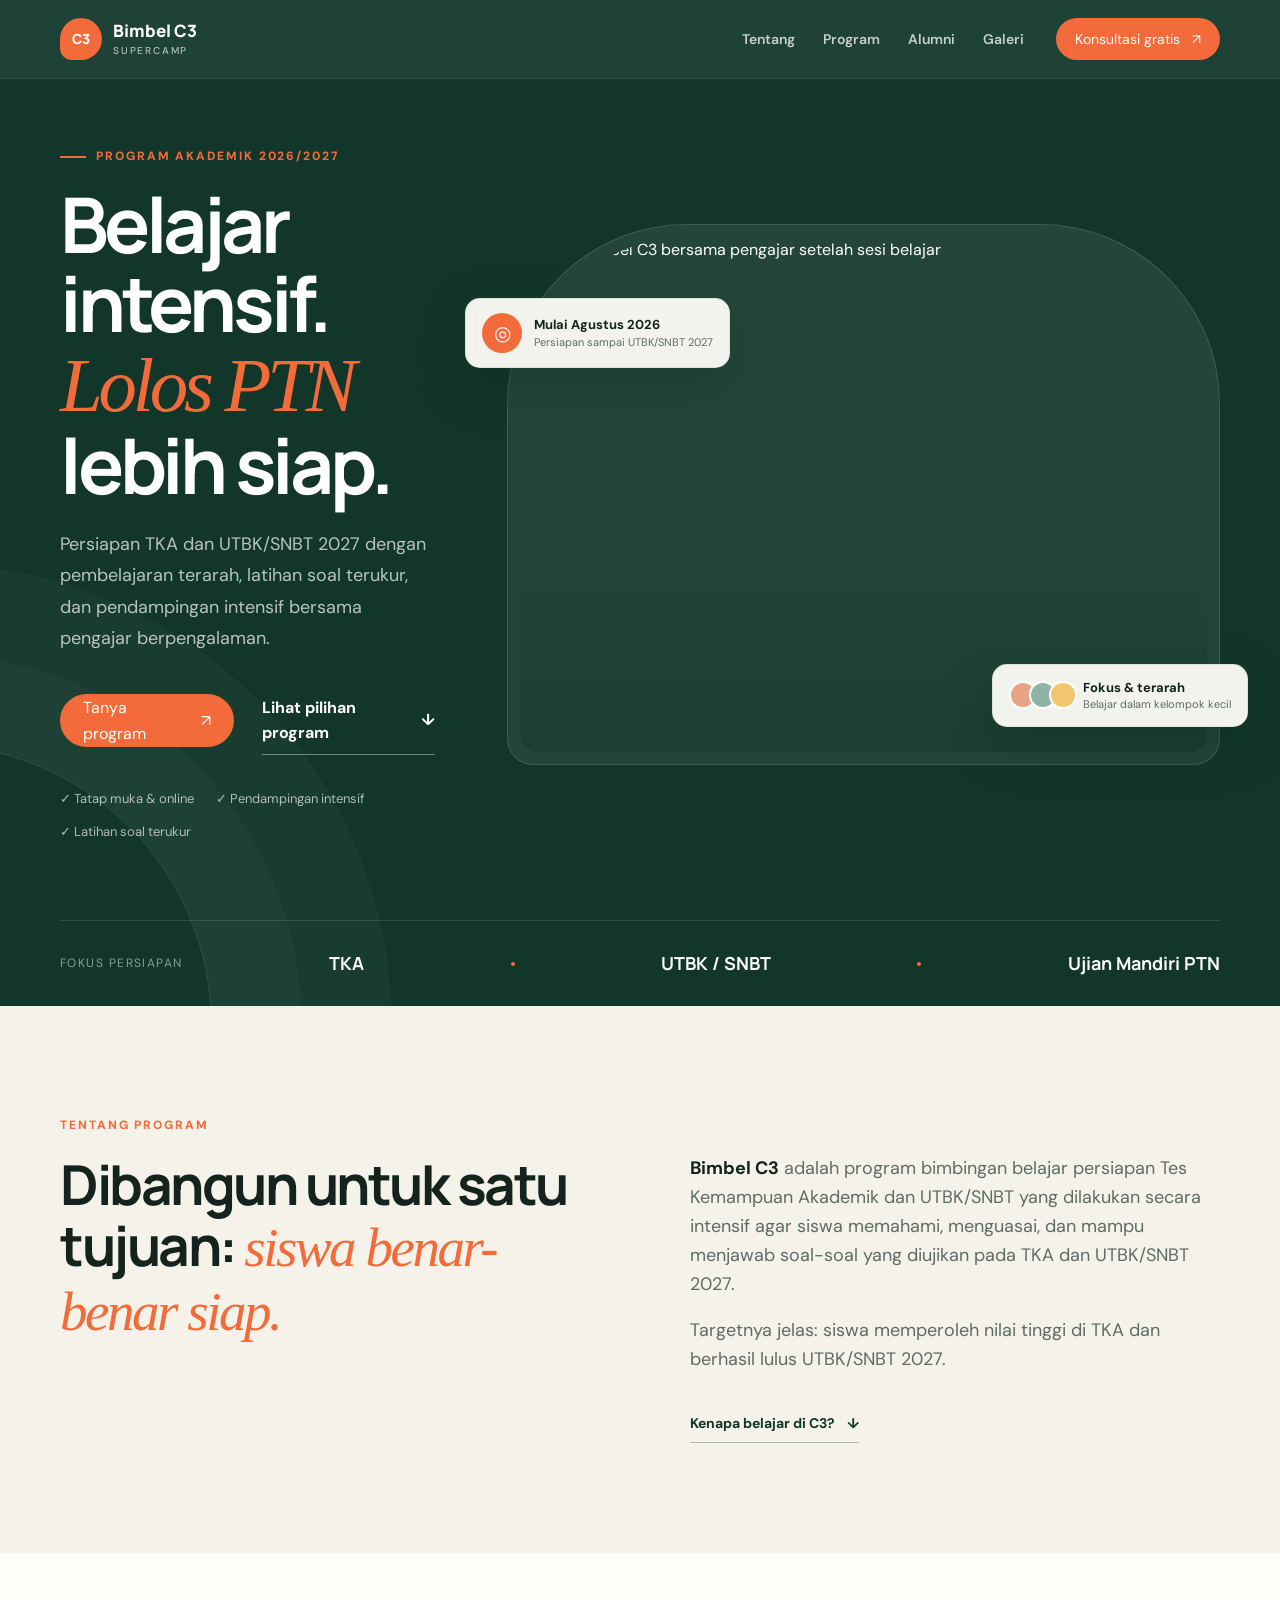
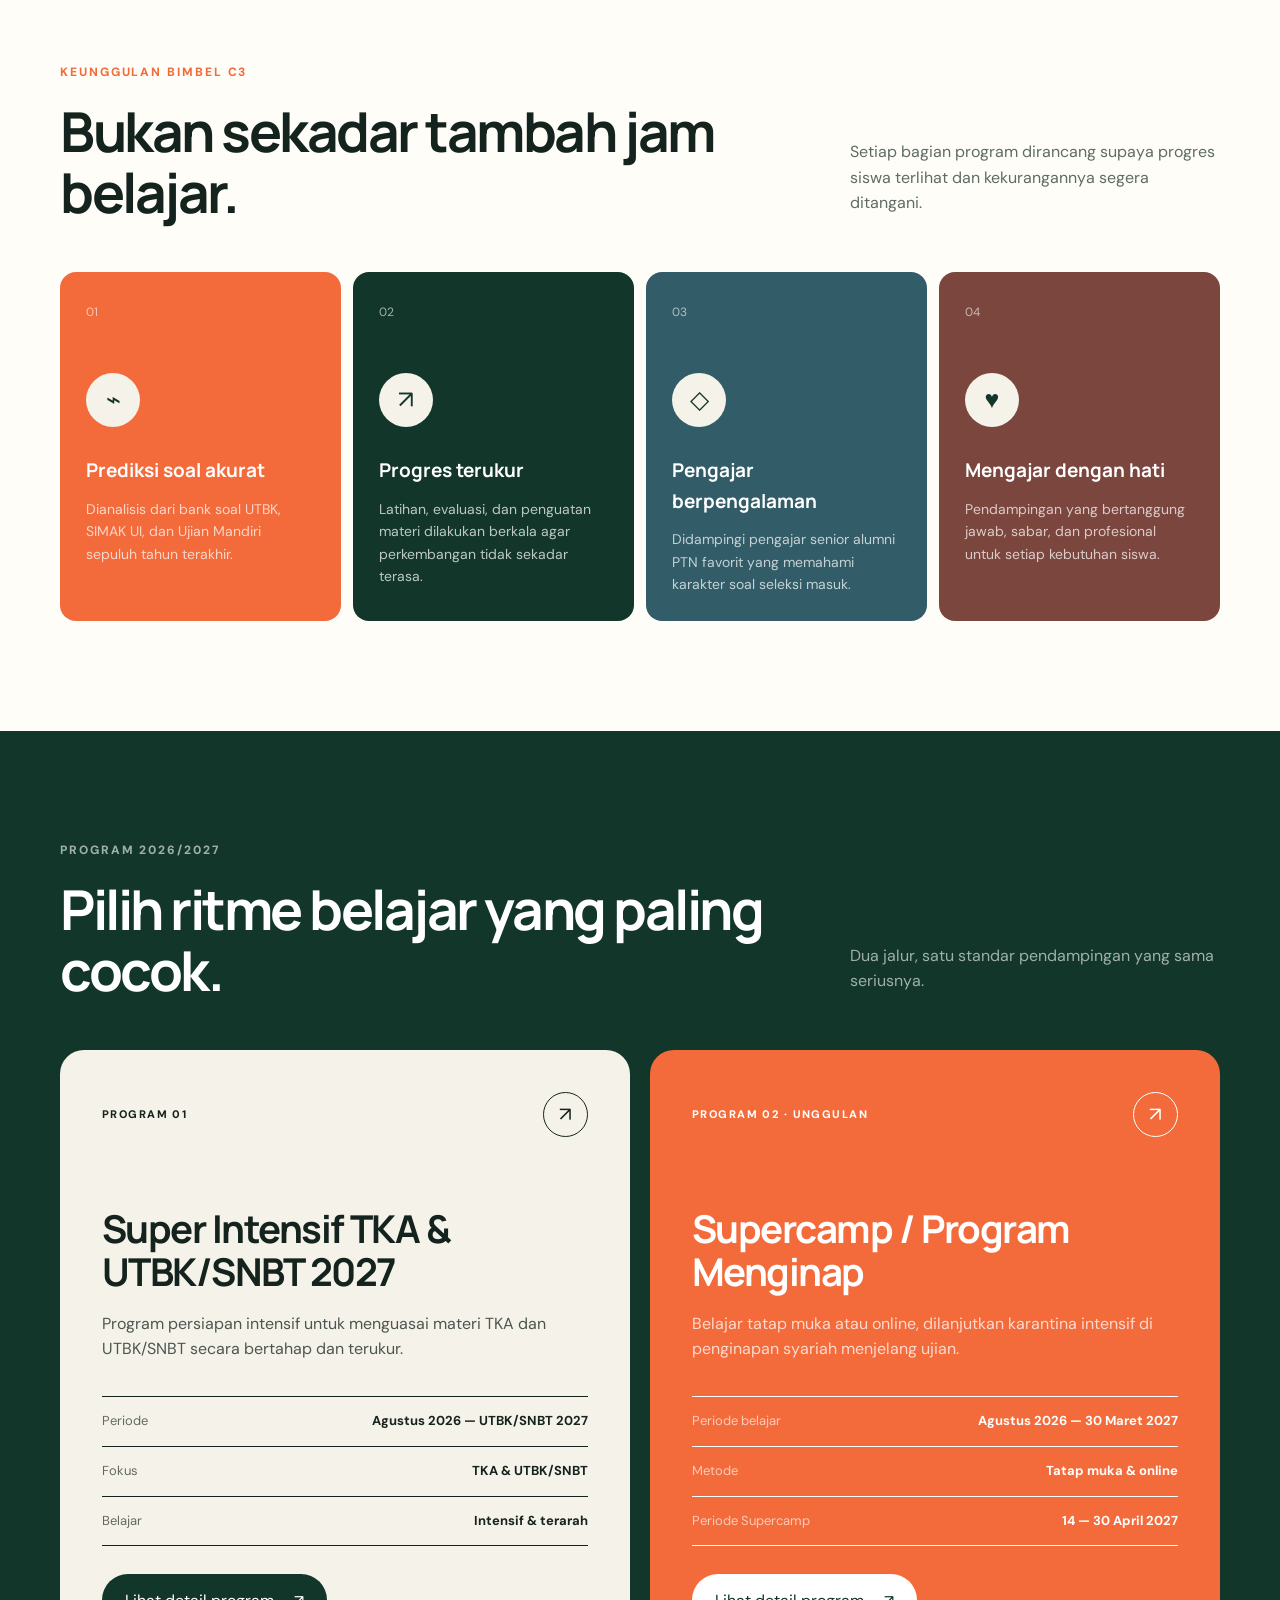
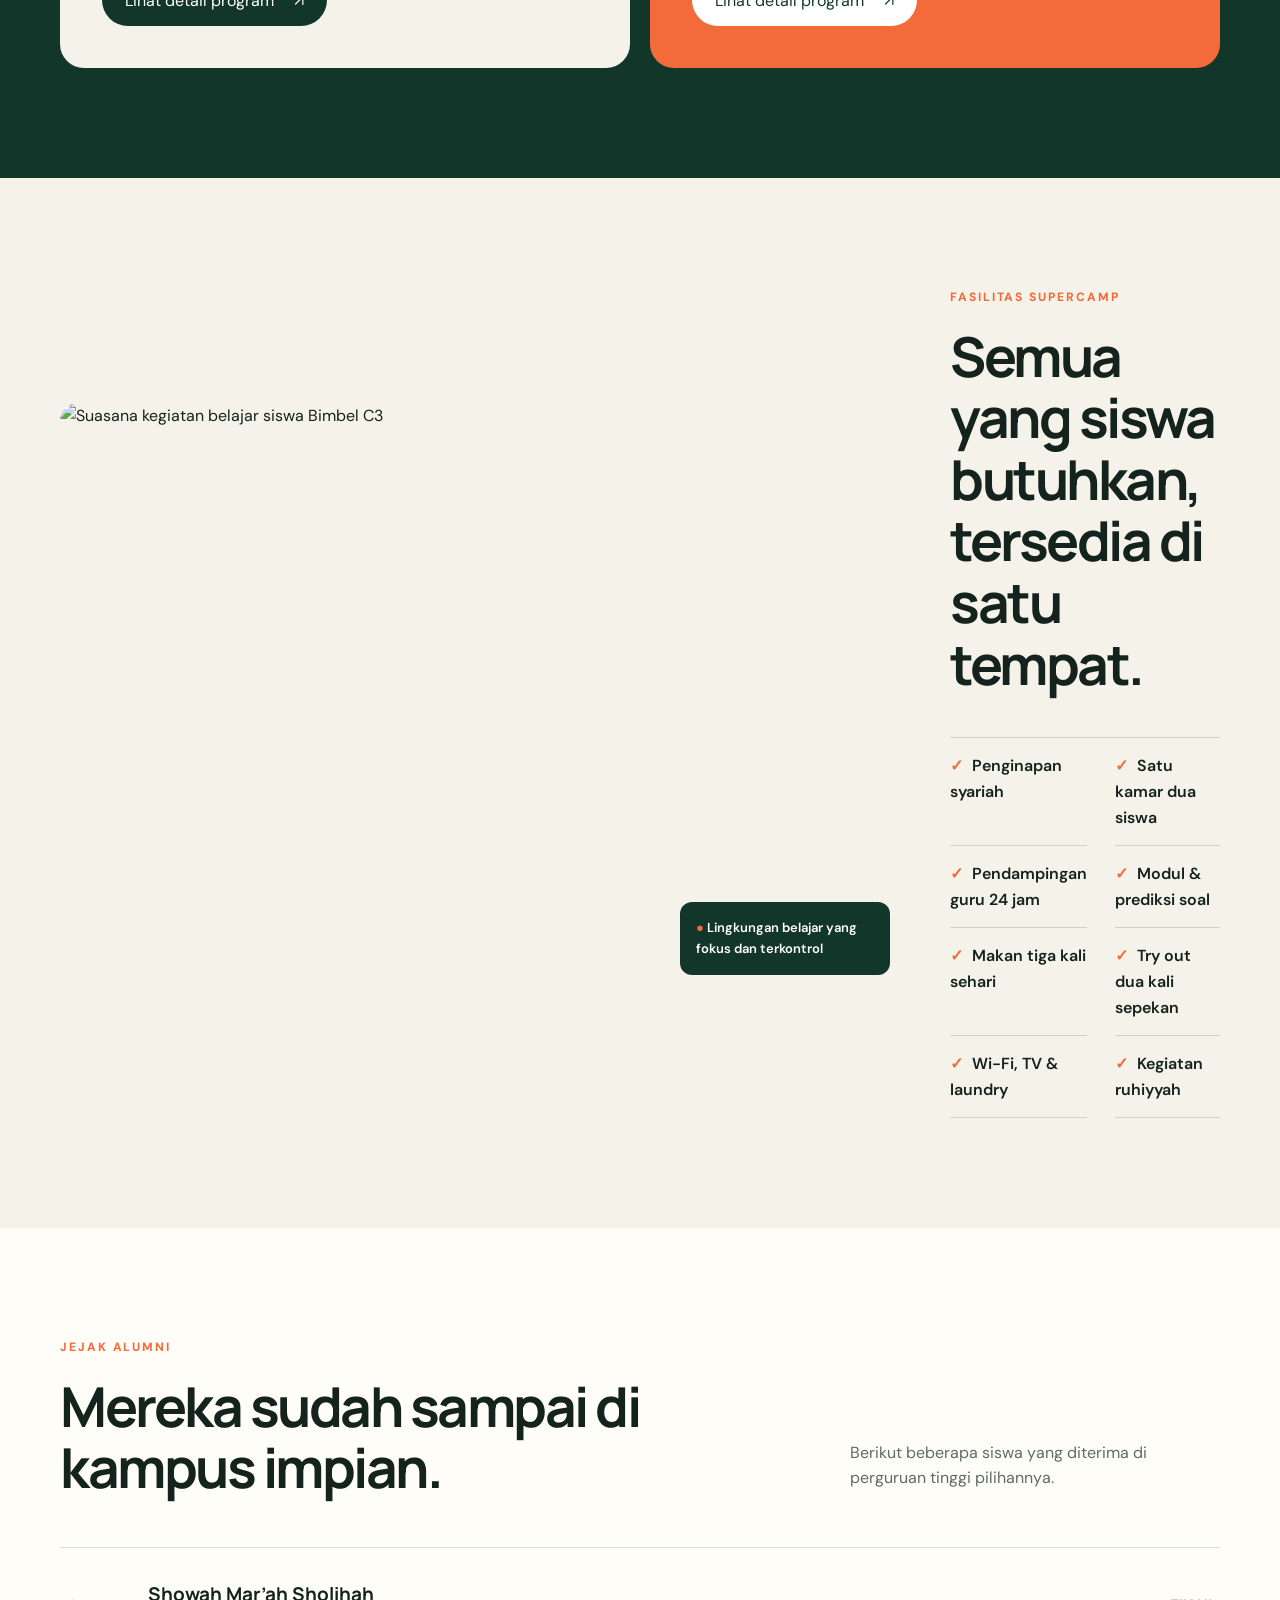
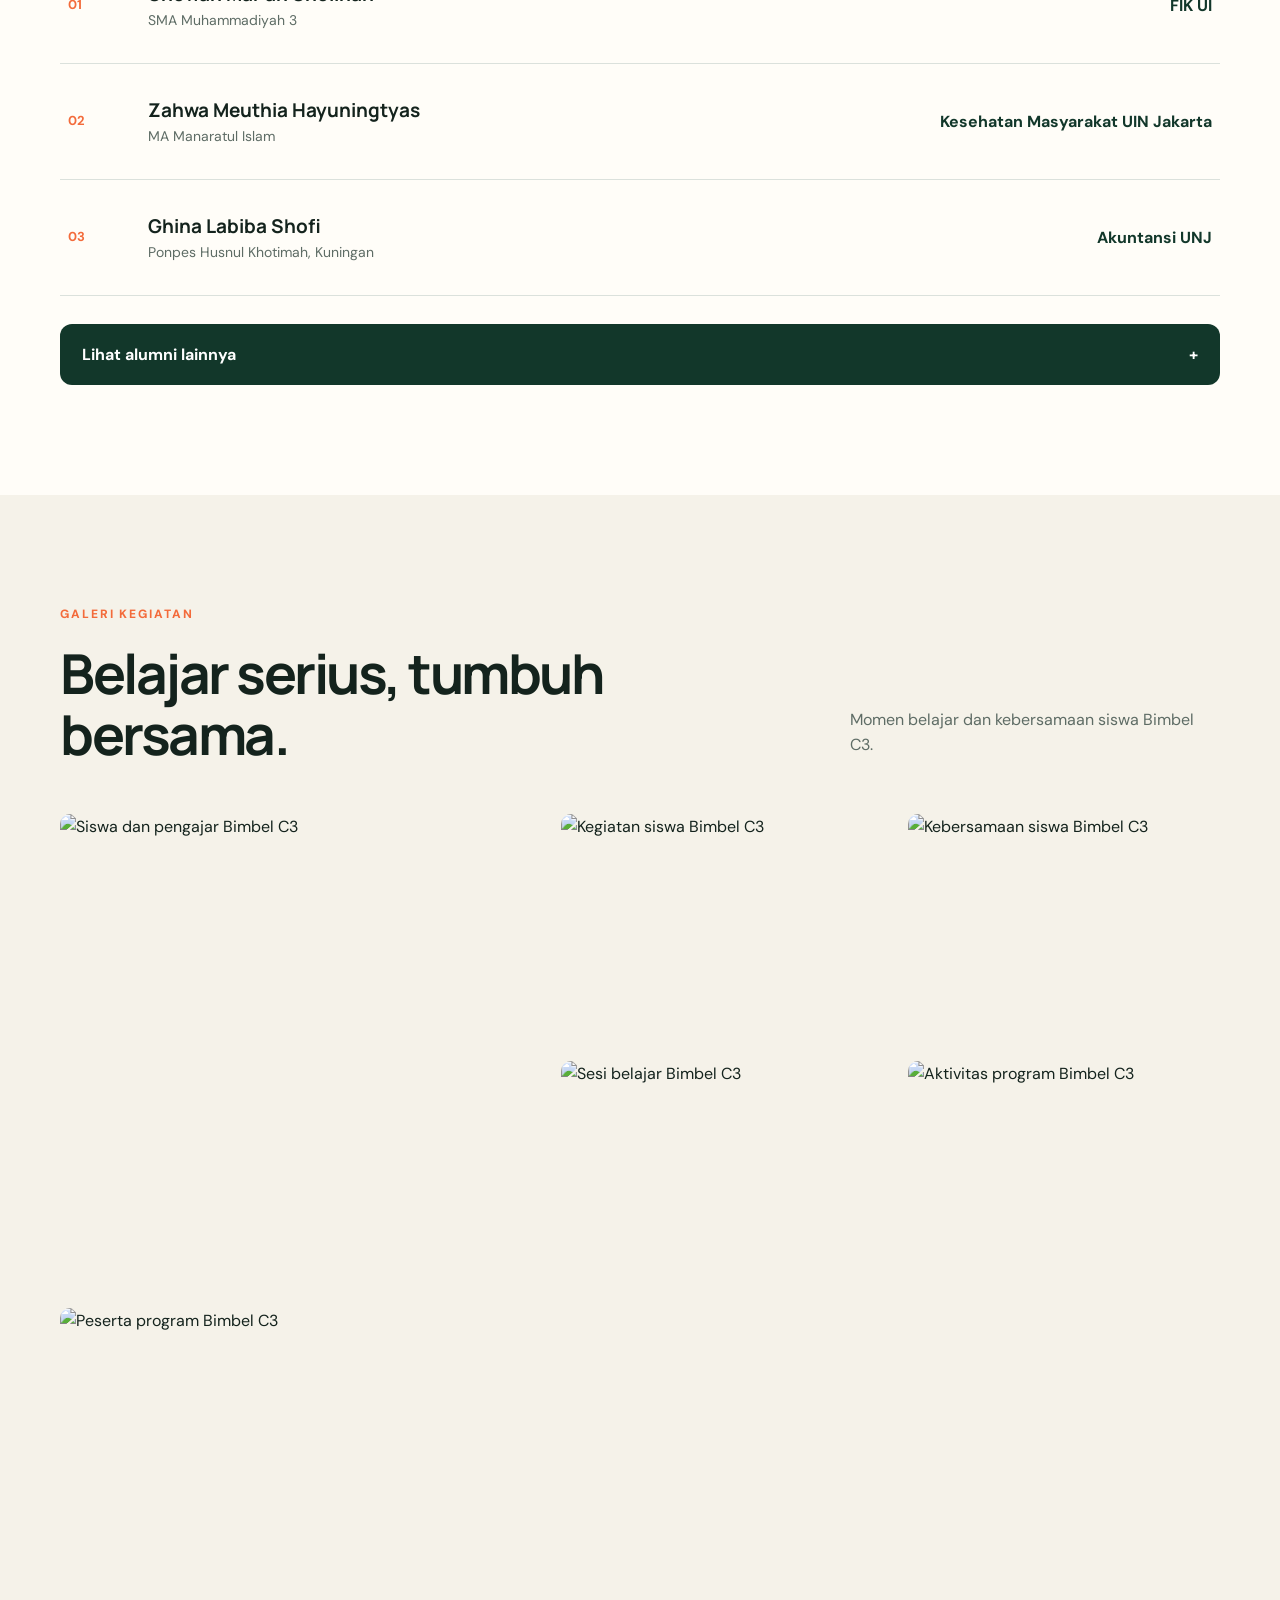
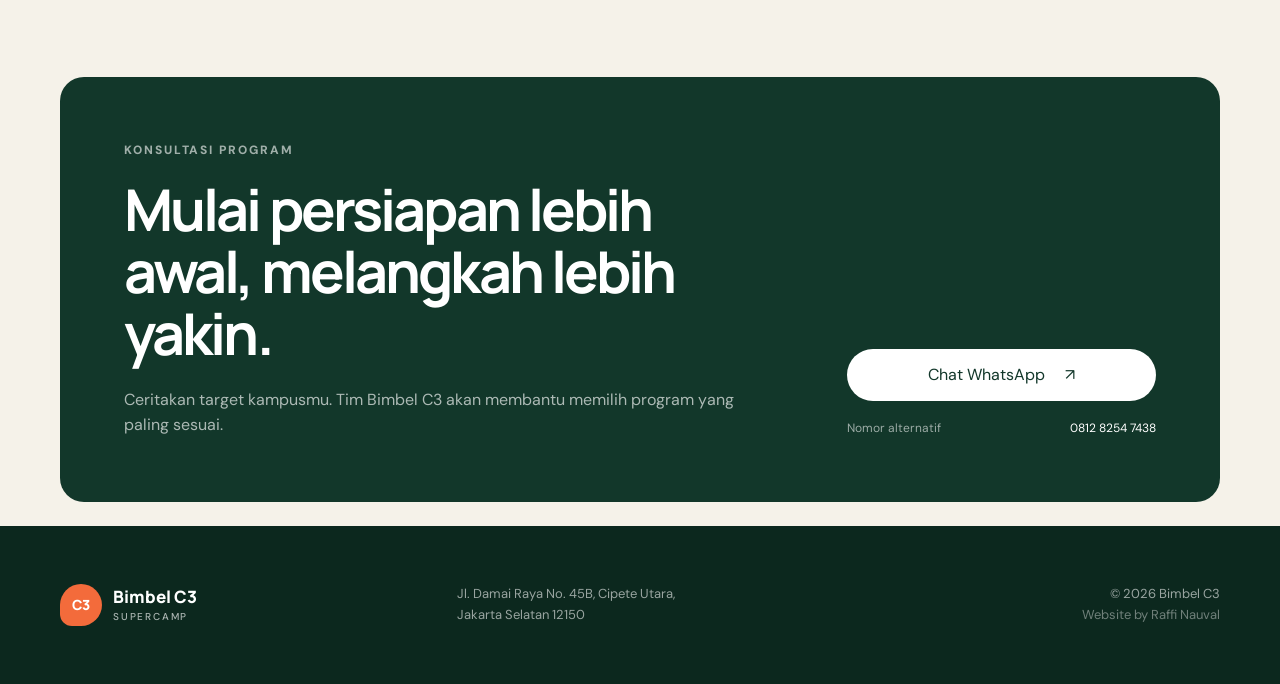
==== index.html @ a62c420b "fix(supercamp-program): clarify program periods and learning methods - Update "Periode" label to "Pe" ====
<!doctype html>
<html lang="id">
<head>
  <meta charset="utf-8">
  <meta name="viewport" content="width=device-width, initial-scale=1">
  <meta name="description" content="Bimbel C3 — program intensif persiapan TKA dan UTBK/SNBT 2027 dengan pendampingan terukur dan Supercamp.">
  <meta name="theme-color" content="#12372a">
  <title>Bimbel C3 — Persiapan TKA & UTBK/SNBT 2027</title>
  <link rel="icon" href="assets/Screenshot_2023-06-03_205707-removebg-preview.ico">
  <link rel="stylesheet" href="css/style.css">
</head>
<body>
  <a class="skip-link" href="#main">Langsung ke konten</a>

  <header class="site-header">
    <nav class="nav container" aria-label="Navigasi utama">
      <a class="brand" href="#top" aria-label="Bimbel C3, kembali ke atas">
        <span class="brand-mark">C3</span>
        <span>Bimbel C3<small>Supercamp</small></span>
      </a>
      <div class="nav-links">
        <a href="#tentang">Tentang</a>
        <a href="#program">Program</a>
        <a href="#alumni">Alumni</a>
        <a href="#galeri">Galeri</a>
      </div>
      <a class="button button-small" href="https://wa.me/6282125803628?text=Halo%20Bimbel%20C3%2C%20saya%20ingin%20konsultasi%20program%202027.">Konsultasi gratis <span aria-hidden="true">↗</span></a>
    </nav>
  </header>

  <main id="main">
    <section class="hero" id="top">
      <div class="container hero-grid">
        <div class="hero-copy">
          <p class="eyebrow"><span></span> Program akademik 2026/2027</p>
          <h1>Belajar intensif.<br><em>Lolos PTN</em> lebih siap.</h1>
          <p class="hero-lead">Persiapan TKA dan UTBK/SNBT 2027 dengan pembelajaran terarah, latihan soal terukur, dan pendampingan intensif bersama pengajar berpengalaman.</p>
          <div class="hero-actions">
            <a class="button" href="https://wa.me/6282125803628?text=Halo%20Bimbel%20C3%2C%20saya%20ingin%20tahu%20program%20TKA%20dan%20UTBK%2FSNBT%202027.">Tanya program <span aria-hidden="true">↗</span></a>
            <a class="text-link" href="#program">Lihat pilihan program <span aria-hidden="true">↓</span></a>
          </div>
          <div class="hero-points" aria-label="Keunggulan utama">
            <span>✓ Tatap muka & online</span>
            <span>✓ Pendampingan intensif</span>
            <span>✓ Latihan soal terukur</span>
          </div>
        </div>

        <div class="hero-visual">
          <div class="image-wrap">
            <img src="assets/1.jpg" alt="Siswa Bimbel C3 bersama pengajar setelah sesi belajar" width="1600" height="1200">
          </div>
          <div class="floating-card floating-top">
            <span class="floating-icon">◎</span>
            <p><strong>Mulai Agustus 2026</strong>Persiapan sampai UTBK/SNBT 2027</p>
          </div>
          <div class="floating-card floating-bottom">
            <span class="avatar-stack" aria-hidden="true"><i></i><i></i><i></i></span>
            <p><strong>Fokus & terarah</strong>Belajar dalam kelompok kecil</p>
          </div>
        </div>
      </div>

      <div class="container trust-strip">
        <p>Fokus persiapan</p>
        <span>TKA</span>
        <i></i>
        <span>UTBK / SNBT</span>
        <i></i>
        <span>Ujian Mandiri PTN</span>
      </div>
    </section>

    <section class="section intro" id="tentang">
      <div class="container intro-grid">
        <div>
          <p class="section-kicker">Tentang program</p>
          <h2>Dibangun untuk satu tujuan: <em>siswa benar-benar siap.</em></h2>
        </div>
        <div class="intro-copy">
          <p><strong>Bimbel C3</strong> adalah program bimbingan belajar persiapan Tes Kemampuan Akademik dan UTBK/SNBT yang dilakukan secara intensif agar siswa memahami, menguasai, dan mampu menjawab soal-soal yang diujikan pada TKA dan UTBK/SNBT 2027.</p>
          <p>Targetnya jelas: siswa memperoleh nilai tinggi di TKA dan berhasil lulus UTBK/SNBT 2027.</p>
          <a class="text-link dark" href="#keunggulan">Kenapa belajar di C3? <span aria-hidden="true">↓</span></a>
        </div>
      </div>
    </section>

    <section class="section benefits" id="keunggulan">
      <div class="container">
        <div class="section-heading">
          <div>
            <p class="section-kicker">Keunggulan Bimbel C3</p>
            <h2>Bukan sekadar tambah jam belajar.</h2>
          </div>
          <p>Setiap bagian program dirancang supaya progres siswa terlihat dan kekurangannya segera ditangani.</p>
        </div>

        <div class="benefit-grid">
          <article class="benefit-card">
            <span class="card-number">01</span>
            <div class="benefit-icon">⌁</div>
            <h3>Prediksi soal akurat</h3>
            <p>Dianalisis dari bank soal UTBK, SIMAK UI, dan Ujian Mandiri sepuluh tahun terakhir.</p>
          </article>
          <article class="benefit-card">
            <span class="card-number">02</span>
            <div class="benefit-icon">↗</div>
            <h3>Progres terukur</h3>
            <p>Latihan, evaluasi, dan penguatan materi dilakukan berkala agar perkembangan tidak sekadar terasa.</p>
          </article>
          <article class="benefit-card">
            <span class="card-number">03</span>
            <div class="benefit-icon">◇</div>
            <h3>Pengajar berpengalaman</h3>
            <p>Didampingi pengajar senior alumni PTN favorit yang memahami karakter soal seleksi masuk.</p>
          </article>
          <article class="benefit-card">
            <span class="card-number">04</span>
            <div class="benefit-icon">♥</div>
            <h3>Mengajar dengan hati</h3>
            <p>Pendampingan yang bertanggung jawab, sabar, dan profesional untuk setiap kebutuhan siswa.</p>
          </article>
        </div>
      </div>
    </section>

    <section class="section programs" id="program">
      <div class="container">
        <div class="section-heading">
          <div>
            <p class="section-kicker light">Program 2026/2027</p>
            <h2>Pilih ritme belajar yang paling cocok.</h2>
          </div>
          <p>Dua jalur, satu standar pendampingan yang sama seriusnya.</p>
        </div>

        <div class="program-grid">
          <article class="program-card program-light">
            <div class="program-top">
              <span class="program-label">Program 01</span>
              <span class="program-arrow" aria-hidden="true">↗</span>
            </div>
            <h3>Super Intensif TKA & UTBK/SNBT 2027</h3>
            <p>Program persiapan intensif untuk menguasai materi TKA dan UTBK/SNBT secara bertahap dan terukur.</p>
            <ul>
              <li><span>Periode</span><strong>Agustus 2026 — UTBK/SNBT 2027</strong></li>
              <li><span>Fokus</span><strong>TKA & UTBK/SNBT</strong></li>
              <li><span>Belajar</span><strong>Intensif & terarah</strong></li>
            </ul>
            <button class="button button-dark" type="button" data-modal="modal-intensif">Lihat detail program <span aria-hidden="true">↗</span></button>
          </article>

          <article class="program-card program-accent">
            <div class="program-top">
              <span class="program-label">Program 02 · Unggulan</span>
              <span class="program-arrow" aria-hidden="true">↗</span>
            </div>
            <h3>Supercamp / Program Menginap</h3>
            <p>Belajar tatap muka atau online, dilanjutkan karantina intensif di penginapan syariah menjelang ujian.</p>
            <ul>
              <li><span>Periode belajar</span><strong>Agustus 2026 — 30 Maret 2027</strong></li>
              <li><span>Metode</span><strong>Tatap muka & online</strong></li>
              <li><span>Periode Supercamp</span><strong>14 — 30 April 2027</strong></li>
            </ul>
            <button class="button button-white" type="button" data-modal="modal-supercamp">Lihat detail program <span aria-hidden="true">↗</span></button>
          </article>
        </div>
      </div>
    </section>

    <section class="section facilities">
      <div class="container facilities-grid">
        <div class="facilities-photo">
          <img src="assets/2.jpg" alt="Suasana kegiatan belajar siswa Bimbel C3" width="1600" height="1200" loading="lazy">
          <div class="photo-caption"><span>●</span> Lingkungan belajar yang fokus dan terkontrol</div>
        </div>
        <div class="facilities-copy">
          <p class="section-kicker">Fasilitas Supercamp</p>
          <h2>Semua yang siswa butuhkan, tersedia di satu tempat.</h2>
          <div class="facility-list">
            <span>Penginapan syariah</span>
            <span>Satu kamar dua siswa</span>
            <span>Pendampingan guru 24 jam</span>
            <span>Modul & prediksi soal</span>
            <span>Makan tiga kali sehari</span>
            <span>Try out dua kali sepekan</span>
            <span>Wi-Fi, TV & laundry</span>
            <span>Kegiatan ruhiyyah</span>
          </div>
        </div>
      </div>
    </section>

    <section class="section alumni" id="alumni">
      <div class="container">
        <div class="section-heading">
          <div>
            <p class="section-kicker">Jejak alumni</p>
            <h2>Mereka sudah sampai di kampus impian.</h2>
          </div>
          <p>Berikut beberapa siswa yang diterima di perguruan tinggi pilihannya.</p>
        </div>

        <div class="featured-alumni">
          <article>
            <span>01</span>
            <div><h3>Showah Mar’ah Sholihah</h3><p>SMA Muhammadiyah 3</p></div>
            <strong>FIK UI</strong>
          </article>
          <article>
            <span>02</span>
            <div><h3>Zahwa Meuthia Hayuningtyas</h3><p>MA Manaratul Islam</p></div>
            <strong>Kesehatan Masyarakat UIN Jakarta</strong>
          </article>
          <article>
            <span>03</span>
            <div><h3>Ghina Labiba Shofi</h3><p>Ponpes Husnul Khotimah, Kuningan</p></div>
            <strong>Akuntansi UNJ</strong>
          </article>
        </div>

        <details class="alumni-more">
          <summary>Lihat alumni lainnya <span aria-hidden="true">+</span></summary>
          <div class="alumni-list">
            <p><strong>Husnul Khotimah</strong><span>FKM UPN Jakarta</span></p>
            <p><strong>Irfan Farhan</strong><span>Fakultas Hukum UI</span></p>
            <p><strong>Aldi Nurhajri</strong><span>Teknik Sipil ITB</span></p>
            <p><strong>Dyeva M.</strong><span>Sistem Informasi UNUD</span></p>
            <p><strong>Zannick Zavier</strong><span>Fakultas Ekonomi UNPAD</span></p>
            <p><strong>Yannick Zavier</strong><span>Fakultas Ekonomi UNAIR</span></p>
            <p><strong>Kemal Abinsyach</strong><span>Fakultas Ekonomi UNPAD</span></p>
            <p><strong>Zukhrufa Qoima Al Qishti</strong><span>Fakultas Ekonomi UNPAD</span></p>
            <p><strong>Asyaraf Imam Naim</strong><span>Bisnis IPB</span></p>
            <p><strong>Annisa Utami</strong><span>Teknik Nano UNAIR</span></p>
            <p><strong>Fajar Faturrahman</strong><span>ISI Surakarta</span></p>
            <p><strong>Umar Abdul Aziz</strong><span>Manajemen UNESA</span></p>
            <p><strong>Khaizuran Asytar</strong><span>Teknik Informatika UIN Jakarta</span></p>
            <p><strong>M. Ghifari</strong><span>Fisika UB</span></p>
            <p><strong>Ramadhania Alyawali</strong><span>Ilmu Komunikasi UNJ</span></p>
            <p><strong>Syakira Azizah</strong><span>Sastra Arab UGM</span></p>
            <p><strong>Hanif M. Azmi</strong><span>Perbankan Syariah UIN Jakarta</span></p>
            <p><strong>Aditya Susanto</strong><span>Ekonomi Islam UB</span></p>
            <p><strong>Alfian Maulana</strong><span>Bisnis Digital UNJ</span></p>
          </div>
        </details>
      </div>
    </section>

    <section class="section gallery" id="galeri">
      <div class="container">
        <div class="section-heading">
          <div>
            <p class="section-kicker">Galeri kegiatan</p>
            <h2>Belajar serius, tumbuh bersama.</h2>
          </div>
          <p>Momen belajar dan kebersamaan siswa Bimbel C3.</p>
        </div>
        <div class="gallery-grid">
          <img class="gallery-wide" src="assets/1.jpg" alt="Siswa dan pengajar Bimbel C3" width="1600" height="1200" loading="lazy">
          <img src="assets/3.jpg" alt="Kegiatan siswa Bimbel C3" width="1012" height="710" loading="lazy">
          <img src="assets/4.jpg" alt="Kebersamaan siswa Bimbel C3" width="991" height="746" loading="lazy">
          <img src="assets/5.jpg" alt="Sesi belajar Bimbel C3" width="1026" height="756" loading="lazy">
          <img src="assets/6.jpg" alt="Aktivitas program Bimbel C3" width="1017" height="770" loading="lazy">
          <img class="gallery-wide" src="assets/IMG-20230604-WA0016.jpg" alt="Peserta program Bimbel C3" width="1599" height="899" loading="lazy">
        </div>
      </div>
    </section>

    <section class="contact">
      <div class="container contact-card">
        <div>
          <p class="section-kicker light">Konsultasi program</p>
          <h2>Mulai persiapan lebih awal, melangkah lebih yakin.</h2>
          <p>Ceritakan target kampusmu. Tim Bimbel C3 akan membantu memilih program yang paling sesuai.</p>
        </div>
        <div class="contact-actions">
          <a class="button button-white" href="https://wa.me/6282125803628?text=Halo%20Bimbel%20C3%2C%20saya%20ingin%20konsultasi%20program%202027.">Chat WhatsApp <span aria-hidden="true">↗</span></a>
          <a class="secondary-contact" href="https://wa.me/6281282547438">Nomor alternatif <span>0812 8254 7438</span></a>
        </div>
      </div>
    </section>
  </main>

  <dialog class="program-modal" id="modal-intensif" aria-labelledby="modal-intensif-title">
    <div class="modal-head">
      <div>
        <span class="program-label">Program 01</span>
        <h2 id="modal-intensif-title">Super Intensif TKA & UTBK/SNBT 2027</h2>
      </div>
      <button class="modal-close" type="button" data-close aria-label="Tutup informasi program">×</button>
    </div>
    <div class="modal-body">
      <p>Program persiapan TKA dan UTBK/SNBT yang dilakukan secara intensif agar siswa memahami materi, menguasai pola soal, dan mampu menjawab variasi soal yang diujikan pada seleksi 2027.</p>
      <div class="modal-facts">
        <p><span>Periode belajar</span><strong>Agustus 2026 sampai UTBK/SNBT 2027</strong></p>
        <p><span>Target program</span><strong>Nilai TKA optimal & lolos UTBK/SNBT</strong></p>
      </div>
      <h3>Yang siswa dapatkan</h3>
      <ul class="modal-list">
        <li>Pemetaan kemampuan dan penguatan materi dasar</li>
        <li>Pembahasan variasi soal TKA dan UTBK/SNBT</li>
        <li>Latihan soal, evaluasi, dan progres terukur</li>
        <li>Pendampingan bersama pengajar berpengalaman</li>
      </ul>
    </div>
    <div class="modal-actions">
      <button class="text-button" type="button" data-close>Tutup</button>
      <a class="button" href="https://wa.me/6282125803628?text=Halo%20Bimbel%20C3%2C%20saya%20tertarik%20program%20Super%20Intensif%20TKA%20dan%20UTBK%2FSNBT%202027.">Tanya via WhatsApp <span aria-hidden="true">↗</span></a>
    </div>
  </dialog>

  <dialog class="program-modal" id="modal-supercamp" aria-labelledby="modal-supercamp-title">
    <div class="modal-head">
      <div>
        <span class="program-label">Program 02 · Unggulan</span>
        <h2 id="modal-supercamp-title">Supercamp / Program Menginap</h2>
      </div>
      <button class="modal-close" type="button" data-close aria-label="Tutup informasi program">×</button>
    </div>
    <div class="modal-body">
      <p>Program belajar tatap muka atau online yang dilanjutkan dengan karantina intensif. Seluruh siswa menginap di penginapan syariah agar belajar lebih fokus, terkontrol, dan terukur.</p>
      <div class="modal-facts">
        <p><span>Periode belajar</span><strong>Agustus 2026 — 30 Maret 2027</strong></p>
        <p><span>Metode belajar</span><strong>Tatap muka & online</strong></p>
        <p><span>Periode Supercamp</span><strong>14 — 30 April 2027</strong></p>
        <p><span>Program akhir</span><strong>Karantina / menginap</strong></p>
      </div>
      <h3>Fasilitas utama</h3>
      <ul class="modal-list">
        <li>Penginapan syariah, satu kamar dua siswa</li>
        <li>Pendampingan guru selama 24 jam</li>
        <li>Modul, prediksi soal, dan try out berkala</li>
        <li>Makan, laundry, Wi-Fi, dan kegiatan ruhiyyah</li>
      </ul>
    </div>
    <div class="modal-actions">
      <button class="text-button" type="button" data-close>Tutup</button>
      <a class="button" href="https://wa.me/6282125803628?text=Halo%20Bimbel%20C3%2C%20saya%20tertarik%20program%20Supercamp%202026%2F2027.">Tanya via WhatsApp <span aria-hidden="true">↗</span></a>
    </div>
  </dialog>

  <footer>
    <div class="container footer-grid">
      <a class="brand footer-brand" href="#top">
        <span class="brand-mark">C3</span>
        <span>Bimbel C3<small>Supercamp</small></span>
      </a>
      <address>Jl. Damai Raya No. 45B, Cipete Utara,<br>Jakarta Selatan 12150</address>
      <p>© 2026 Bimbel C3<br><span>Website by Raffi Nauval</span></p>
    </div>
  </footer>
  <script>
    const motion = !matchMedia("(prefers-reduced-motion: reduce)").matches && "IntersectionObserver" in window;
    if (motion) {
      const items = document.querySelectorAll(".section-heading, .intro-grid > *, .program-card, .facilities-photo, .facilities-copy, .featured-alumni article, .gallery-grid img, .contact-card > *");
      const observer = new IntersectionObserver(entries => entries.forEach(entry => {
        if (entry.isIntersecting) {
          entry.target.classList.add("is-visible");
          observer.unobserve(entry.target);
        }
      }), { threshold: .14 });
      items.forEach((item, index) => {
        item.classList.add("reveal");
        item.style.setProperty("--delay", `${index % 4 * 70}ms`);
        observer.observe(item);
      });
    }
    document.querySelectorAll("[data-modal]").forEach(button =>
      button.addEventListener("click", () => document.getElementById(button.dataset.modal).showModal())
    );
    document.querySelectorAll("[data-close]").forEach(button =>
      button.addEventListener("click", () => button.closest("dialog").close())
    );
    document.querySelectorAll("dialog").forEach(dialog =>
      dialog.addEventListener("click", event => {
        if (event.target === dialog) dialog.close();
      })
    );
  </script>
</body>
</html>
---- css/style.css ----
@import url("https://fonts.googleapis.com/css2?family=DM+Sans:wght@400;500;600;700&family=Manrope:wght@500;600;700;800&display=swap");

:root {
  --ink: #14231d;
  --muted: #5e6c65;
  --green: #12372a;
  --green-2: #1b4938;
  --orange: #f36b3b;
  --cream: #f5f2e9;
  --paper: #fffdf8;
  --line: #dbe1dc;
  --white: #fff;
  --radius: 24px;
}

* {
  box-sizing: border-box;
}

html {
  scroll-behavior: smooth;
}

body {
  margin: 0;
  color: var(--ink);
  background: var(--paper);
  font-family: "DM Sans", Arial, sans-serif;
  font-size: 16px;
  line-height: 1.6;
  -webkit-font-smoothing: antialiased;
}

::selection {
  color: var(--white);
  background: var(--orange);
}

img {
  display: block;
  max-width: 100%;
}

a {
  color: inherit;
  text-decoration: none;
}

h1,
h2,
h3,
p {
  margin-top: 0;
}

h1,
h2,
h3,
.brand {
  font-family: "Manrope", Arial, sans-serif;
}

.container {
  width: min(1160px, calc(100% - 40px));
  margin-inline: auto;
}

.skip-link {
  position: fixed;
  z-index: 100;
  top: 10px;
  left: 10px;
  padding: 10px 16px;
  color: var(--white);
  background: var(--ink);
  border-radius: 8px;
  transform: translateY(-150%);
}

.skip-link:focus {
  transform: translateY(0);
}

.site-header {
  position: sticky;
  z-index: 20;
  top: 0;
  color: var(--white);
  background: rgba(18, 55, 42, .94);
  border-bottom: 1px solid rgba(255, 255, 255, .1);
  backdrop-filter: blur(14px);
}

.nav {
  min-height: 78px;
  display: flex;
  align-items: center;
  justify-content: space-between;
  gap: 32px;
}

.brand {
  display: inline-flex;
  align-items: center;
  gap: 11px;
  font-size: 17px;
  font-weight: 800;
  line-height: 1.1;
}

.brand small {
  display: block;
  margin-top: 4px;
  font-family: "DM Sans", Arial, sans-serif;
  font-size: 10px;
  font-weight: 500;
  letter-spacing: .18em;
  text-transform: uppercase;
  opacity: .65;
}

.brand-mark {
  width: 42px;
  aspect-ratio: 1;
  display: grid;
  place-items: center;
  color: var(--white);
  background: var(--orange);
  border-radius: 50% 50% 50% 12px;
  font-size: 14px;
}

.nav-links {
  display: flex;
  gap: 28px;
  margin-left: auto;
  font-size: 14px;
  font-weight: 600;
}

.nav-links a {
  opacity: .75;
  transition: opacity .2s ease;
}

.nav-links a:hover {
  opacity: 1;
}

.button {
  min-height: 52px;
  padding: 0 22px;
  display: inline-flex;
  align-items: center;
  justify-content: center;
  gap: 20px;
  color: var(--white);
  background: var(--orange);
  border: 1px solid transparent;
  border-radius: 999px;
  font-weight: 700;
  line-height: 1;
  transition: transform .2s ease, box-shadow .2s ease;
  font: inherit;
  cursor: pointer;
}

.button:hover {
  transform: translateY(-2px);
  box-shadow: 0 12px 28px rgba(17, 31, 25, .16);
}

.button-small {
  min-height: 42px;
  padding-inline: 18px;
  gap: 12px;
  font-size: 14px;
}

.hero {
  position: relative;
  overflow: hidden;
  color: var(--white);
  background: var(--green);
}

.hero::before {
  content: "";
  position: absolute;
  width: 560px;
  height: 560px;
  left: -350px;
  bottom: -300px;
  border: 1px solid rgba(255, 255, 255, .13);
  border-radius: 50%;
  box-shadow: 0 0 0 90px rgba(255, 255, 255, .025), 0 0 0 180px rgba(255, 255, 255, .025);
}

.hero-grid {
  min-height: 680px;
  padding-block: 68px 78px;
  display: grid;
  grid-template-columns: 1.04fr .96fr;
  align-items: center;
  gap: 72px;
}

.eyebrow,
.section-kicker {
  margin-bottom: 18px;
  color: var(--orange);
  font-size: 12px;
  font-weight: 800;
  letter-spacing: .16em;
  text-transform: uppercase;
}

.hero-copy > * {
  animation: hero-in .75s both cubic-bezier(.22, 1, .36, 1);
}

.hero-copy > :nth-child(2) { animation-delay: .08s; }
.hero-copy > :nth-child(3) { animation-delay: .16s; }
.hero-copy > :nth-child(4) { animation-delay: .24s; }
.hero-copy > :nth-child(5) { animation-delay: .32s; }

.eyebrow {
  display: flex;
  align-items: center;
  gap: 10px;
}

.eyebrow span {
  width: 26px;
  height: 2px;
  background: var(--orange);
}

.hero h1 {
  max-width: 680px;
  margin-bottom: 24px;
  font-size: clamp(48px, 6vw, 78px);
  font-weight: 700;
  letter-spacing: -.055em;
  line-height: 1.03;
}

.hero h1 em,
.intro h2 em {
  color: var(--orange);
  font-family: Georgia, serif;
  font-weight: 400;
}

.hero-lead {
  max-width: 610px;
  margin-bottom: 32px;
  color: rgba(255, 255, 255, .7);
  font-size: 18px;
  line-height: 1.75;
}

.hero-actions {
  display: flex;
  align-items: center;
  gap: 28px;
}

.text-link {
  display: inline-flex;
  align-items: center;
  gap: 12px;
  padding-block: 8px;
  border-bottom: 1px solid rgba(255, 255, 255, .4);
  font-weight: 700;
}

.text-link.dark {
  color: var(--green);
  border-color: rgba(18, 55, 42, .3);
}

.hero-points {
  margin-top: 34px;
  display: flex;
  flex-wrap: wrap;
  gap: 12px 22px;
  color: rgba(255, 255, 255, .66);
  font-size: 13px;
}

.hero-visual {
  position: relative;
}

.image-wrap {
  position: relative;
  padding: 12px;
  background: rgba(255, 255, 255, .08);
  border: 1px solid rgba(255, 255, 255, .12);
  border-radius: 180px 180px 26px 26px;
  animation: image-in .9s .12s both cubic-bezier(.22, 1, .36, 1);
}

.image-wrap::after {
  content: "";
  position: absolute;
  inset: 12px;
  background: linear-gradient(180deg, transparent 55%, rgba(18, 55, 42, .48));
  border-radius: 168px 168px 18px 18px;
  pointer-events: none;
}

.image-wrap img {
  width: 100%;
  height: 515px;
  object-fit: cover;
  object-position: 50% center;
  border-radius: 168px 168px 18px 18px;
}

.floating-card {
  position: absolute;
  padding: 14px 16px;
  display: flex;
  align-items: center;
  gap: 12px;
  color: var(--ink);
  background: rgba(255, 253, 248, .95);
  border: 1px solid rgba(20, 35, 29, .08);
  border-radius: 15px;
  box-shadow: 0 18px 50px rgba(9, 29, 21, .23);
  backdrop-filter: blur(8px);
}

.floating-card p {
  margin: 0;
  color: var(--muted);
  font-size: 11px;
  line-height: 1.4;
}

.floating-card strong {
  display: block;
  color: var(--ink);
  font-size: 13px;
}

.floating-icon {
  width: 40px;
  height: 40px;
  display: grid;
  place-items: center;
  color: var(--white);
  background: var(--orange);
  border-radius: 50%;
  font-size: 20px;
}

.floating-top {
  top: 74px;
  left: -42px;
  animation: float 4.6s 1s ease-in-out infinite;
}

.floating-bottom {
  right: -28px;
  bottom: 38px;
  animation: float 5.2s .4s ease-in-out infinite reverse;
}

.avatar-stack {
  min-width: 62px;
  display: flex;
}

.avatar-stack i {
  width: 28px;
  height: 28px;
  margin-right: -8px;
  background: #e8a585;
  border: 2px solid var(--white);
  border-radius: 50%;
}

.avatar-stack i:nth-child(2) {
  background: #8db4a4;
}

.avatar-stack i:nth-child(3) {
  background: #f2c66f;
}

.trust-strip {
  position: relative;
  min-height: 86px;
  display: flex;
  align-items: center;
  justify-content: space-between;
  gap: 24px;
  border-top: 1px solid rgba(255, 255, 255, .12);
}

.trust-strip p {
  margin: 0;
  color: rgba(255, 255, 255, .5);
  font-size: 12px;
  letter-spacing: .12em;
  text-transform: uppercase;
}

.trust-strip span {
  font-family: "Manrope", Arial, sans-serif;
  font-size: 18px;
  font-weight: 700;
}

.trust-strip i {
  width: 4px;
  height: 4px;
  background: var(--orange);
  border-radius: 50%;
}

.section {
  padding-block: 110px;
}

.intro {
  background: var(--cream);
}

.intro-grid {
  display: grid;
  grid-template-columns: 1fr 1fr;
  gap: 100px;
}

.section h2 {
  margin-bottom: 0;
  font-size: clamp(36px, 4.3vw, 58px);
  font-weight: 700;
  letter-spacing: -.045em;
  line-height: 1.12;
}

.intro-copy {
  padding-top: 38px;
  color: var(--muted);
  font-size: 18px;
}

.intro-copy strong {
  color: var(--ink);
}

.intro-copy .text-link {
  margin-top: 12px;
  font-size: 14px;
}

.section-heading {
  margin-bottom: 48px;
  display: flex;
  align-items: end;
  justify-content: space-between;
  gap: 64px;
}

.section-heading h2 {
  max-width: 720px;
}

.section-heading > p {
  max-width: 370px;
  margin: 0 0 8px;
  color: var(--muted);
}

.benefit-grid {
  display: grid;
  grid-template-columns: repeat(4, 1fr);
  gap: 12px;
}

.benefit-card {
  min-height: 330px;
  padding: 26px;
  position: relative;
  color: var(--white);
  background: var(--green);
  border-radius: 16px;
  transition: transform .3s cubic-bezier(.22, 1, .36, 1), box-shadow .3s ease;
}

.benefit-card:nth-child(1) { background: var(--orange); }
.benefit-card:nth-child(2) { background: var(--green); }
.benefit-card:nth-child(3) { background: #315c68; }
.benefit-card:nth-child(4) { background: #7b463e; }

.card-number {
  color: rgba(255, 255, 255, .62);
  font-size: 12px;
}

.benefit-icon {
  width: 54px;
  aspect-ratio: 1;
  margin: 50px 0 28px;
  display: grid;
  place-items: center;
  color: var(--green);
  background: var(--cream);
  border-radius: 50%;
  font-size: 25px;
}

.benefit-card h3 {
  margin-bottom: 12px;
  font-size: 19px;
}

.benefit-card p {
  margin: 0;
  color: rgba(255, 255, 255, .72);
  font-size: 14px;
}

.benefit-card:hover {
  z-index: 1;
  transform: scale(1.025);
  box-shadow: 0 20px 42px rgba(20, 35, 29, .2);
}

.programs {
  color: var(--white);
  background: var(--green);
}

.section-kicker.light,
.programs .section-heading > p {
  color: rgba(255, 255, 255, .6);
}

.program-grid {
  display: grid;
  grid-template-columns: 1fr 1fr;
  gap: 20px;
}

.program-card {
  min-height: 590px;
  padding: 42px;
  display: flex;
  flex-direction: column;
  border-radius: var(--radius);
}

.program-light {
  color: var(--ink);
  background: var(--cream);
}

.program-accent {
  color: var(--white);
  background: var(--orange);
}

.program-top {
  margin-bottom: 70px;
  display: flex;
  align-items: center;
  justify-content: space-between;
}

.program-label {
  font-size: 11px;
  font-weight: 800;
  letter-spacing: .13em;
  text-transform: uppercase;
}

.program-arrow {
  width: 45px;
  aspect-ratio: 1;
  display: grid;
  place-items: center;
  border: 1px solid currentColor;
  border-radius: 50%;
  font-size: 20px;
}

.program-card h3 {
  max-width: 520px;
  margin-bottom: 18px;
  font-size: clamp(30px, 3vw, 43px);
  letter-spacing: -.04em;
  line-height: 1.12;
}

.program-card > p {
  max-width: 500px;
  margin-bottom: 34px;
  opacity: .75;
}

.program-card ul {
  margin: auto 0 28px;
  padding: 0;
  list-style: none;
  border-top: 1px solid currentColor;
}

.program-card li {
  padding: 14px 0;
  display: flex;
  justify-content: space-between;
  gap: 20px;
  border-bottom: 1px solid currentColor;
  font-size: 13px;
}

.program-card li span {
  opacity: .65;
}

.program-card li strong {
  text-align: right;
}

.program-card .button {
  align-self: start;
}

.button-dark {
  color: var(--white);
  background: var(--green);
}

.button-white {
  color: var(--green);
  background: var(--white);
}

.facilities {
  background: var(--cream);
}

.facilities-grid {
  display: grid;
  grid-template-columns: .95fr 1.05fr;
  align-items: center;
  gap: 90px;
}

.facilities-photo {
  position: relative;
}

.facilities-photo img {
  width: 100%;
  height: 600px;
  object-fit: cover;
  border-radius: 18px 180px 18px 18px;
}

.photo-caption {
  position: absolute;
  right: -30px;
  bottom: 28px;
  max-width: 210px;
  padding: 16px;
  color: var(--white);
  background: var(--green);
  border-radius: 12px;
  font-size: 13px;
  font-weight: 600;
}

.photo-caption span {
  color: var(--orange);
}

.facilities-copy h2 {
  margin-bottom: 42px;
}

.facility-list {
  display: grid;
  grid-template-columns: 1fr 1fr;
  gap: 0 28px;
  border-top: 1px solid #cbd3cd;
}

.facility-list span {
  padding: 15px 0;
  border-bottom: 1px solid #cbd3cd;
  font-weight: 600;
}

.facility-list span::before {
  content: "✓";
  margin-right: 9px;
  color: var(--orange);
}

.featured-alumni {
  border-top: 1px solid var(--line);
}

.featured-alumni article {
  min-height: 116px;
  padding: 24px 8px;
  display: grid;
  grid-template-columns: 60px 1fr minmax(220px, .8fr);
  align-items: center;
  gap: 20px;
  border-bottom: 1px solid var(--line);
}

.featured-alumni article > span {
  color: var(--orange);
  font-size: 13px;
  font-weight: 700;
}

.featured-alumni h3,
.featured-alumni p {
  margin: 0;
}

.featured-alumni h3 {
  font-size: 19px;
}

.featured-alumni p {
  color: var(--muted);
  font-size: 14px;
}

.featured-alumni article > strong {
  color: var(--green);
  text-align: right;
}

.alumni-more {
  margin-top: 28px;
}

.alumni-more summary {
  padding: 18px 22px;
  display: flex;
  justify-content: space-between;
  color: var(--white);
  background: var(--green);
  border-radius: 12px;
  font-weight: 700;
  cursor: pointer;
  list-style: none;
}

.alumni-more summary::-webkit-details-marker {
  display: none;
}

.alumni-more[open] summary span {
  transform: rotate(45deg);
}

.alumni-list {
  padding-top: 16px;
  display: grid;
  grid-template-columns: 1fr 1fr;
  gap: 0 28px;
}

.alumni-list p {
  margin: 0;
  padding: 14px 4px;
  display: flex;
  justify-content: space-between;
  gap: 16px;
  border-bottom: 1px solid var(--line);
  font-size: 14px;
}

.alumni-list span {
  color: var(--muted);
  text-align: right;
}

.gallery {
  background: var(--cream);
}

.gallery-grid {
  display: grid;
  grid-template-columns: repeat(4, 1fr);
  grid-auto-rows: 235px;
  gap: 12px;
}

.gallery-grid img {
  width: 100%;
  height: 100%;
  object-fit: cover;
  border-radius: 10px;
  transition: transform .45s cubic-bezier(.22, 1, .36, 1), filter .45s ease;
}

.gallery-grid img:hover {
  z-index: 1;
  filter: saturate(1.08);
  transform: scale(1.025);
}

.gallery-grid img:first-child {
  grid-row: span 2;
}

.gallery-wide {
  grid-column: span 2;
}

.contact {
  padding-block: 24px;
  color: var(--white);
  background: var(--cream);
}

.contact-card {
  min-height: 390px;
  padding: 64px;
  display: grid;
  grid-template-columns: 1.35fr .65fr;
  align-items: end;
  gap: 80px;
  background: var(--green);
  border-radius: var(--radius);
}

.contact-card h2 {
  max-width: 710px;
  margin-bottom: 22px;
  font-size: clamp(38px, 4.5vw, 62px);
  letter-spacing: -.05em;
  line-height: 1.08;
}

.contact-card p:not(.section-kicker) {
  max-width: 650px;
  margin: 0;
  color: rgba(255, 255, 255, .65);
}

.contact-actions {
  display: flex;
  flex-direction: column;
  align-items: stretch;
  gap: 18px;
}

.program-modal {
  width: min(720px, calc(100% - 28px));
  max-height: min(820px, calc(100dvh - 36px));
  padding: 0;
  color: var(--ink);
  background: var(--paper);
  border: 0;
  border-radius: 22px;
  box-shadow: 0 28px 90px rgba(4, 20, 14, .35);
}

.program-modal[open] {
  animation: modal-in .35s cubic-bezier(.22, 1, .36, 1);
}

.program-modal::backdrop {
  background: rgba(7, 25, 18, .72);
  backdrop-filter: blur(8px);
}

.modal-head {
  padding: 34px 36px 28px;
  display: flex;
  align-items: flex-start;
  justify-content: space-between;
  gap: 24px;
  color: var(--white);
  background: var(--green);
}

.modal-head .program-label {
  display: block;
  margin-bottom: 12px;
  color: #e8a88f;
}

.modal-head h2 {
  max-width: 570px;
  margin: 0;
  font-size: clamp(27px, 4vw, 39px);
  letter-spacing: -.045em;
  line-height: 1.12;
}

.modal-close {
  width: 42px;
  aspect-ratio: 1;
  flex: 0 0 auto;
  color: var(--white);
  background: rgba(255, 255, 255, .1);
  border: 1px solid rgba(255, 255, 255, .2);
  border-radius: 50%;
  font: 300 28px/1 "DM Sans", Arial, sans-serif;
  cursor: pointer;
}

.modal-body {
  padding: 30px 36px 20px;
  color: var(--muted);
}

.modal-body > p {
  font-size: 17px;
}

.modal-body h3 {
  margin: 28px 0 8px;
  color: var(--ink);
  font-size: 17px;
}

.modal-facts {
  margin-top: 26px;
  display: grid;
  grid-template-columns: 1fr 1fr;
  gap: 12px;
}

.modal-facts p {
  margin: 0;
  padding: 16px;
  background: var(--cream);
  border-radius: 12px;
}

.modal-facts span,
.modal-facts strong {
  display: block;
}

.modal-facts span {
  margin-bottom: 4px;
  color: var(--muted);
  font-size: 11px;
  font-weight: 700;
  letter-spacing: .08em;
  text-transform: uppercase;
}

.modal-facts strong {
  color: var(--ink);
  font-size: 14px;
}

.modal-list {
  margin: 0;
  padding: 0;
  display: grid;
  grid-template-columns: 1fr 1fr;
  gap: 8px 24px;
  list-style: none;
  font-size: 14px;
}

.modal-list li {
  padding: 9px 0 9px 24px;
  position: relative;
  border-bottom: 1px solid var(--line);
}

.modal-list li::before {
  content: "✓";
  position: absolute;
  left: 0;
  color: var(--orange);
  font-weight: 800;
}

.modal-actions {
  padding: 18px 36px 30px;
  display: flex;
  align-items: center;
  justify-content: flex-end;
  gap: 24px;
}

.text-button {
  padding: 10px;
  color: var(--muted);
  background: transparent;
  border: 0;
  font: 700 14px "DM Sans", Arial, sans-serif;
  cursor: pointer;
}

.secondary-contact {
  display: flex;
  justify-content: space-between;
  color: rgba(255, 255, 255, .58);
  font-size: 12px;
}

.secondary-contact span {
  color: var(--white);
}

footer {
  padding-block: 58px;
  color: var(--white);
  background: #0c281e;
}

.footer-grid {
  display: grid;
  grid-template-columns: 1fr 1fr 1fr;
  align-items: center;
  gap: 30px;
}

.footer-grid address,
.footer-grid p {
  margin: 0;
  color: rgba(255, 255, 255, .58);
  font-size: 13px;
  font-style: normal;
}

.footer-grid p {
  text-align: right;
}

.footer-grid p span {
  opacity: .7;
}

.reveal {
  opacity: 0;
  transform: translateY(28px);
  transition: opacity .7s var(--delay) cubic-bezier(.22, 1, .36, 1), transform .7s var(--delay) cubic-bezier(.22, 1, .36, 1);
}

.reveal.is-visible {
  opacity: 1;
  transform: translateY(0);
}

@keyframes hero-in {
  from {
    opacity: 0;
    transform: translateY(22px);
  }
}

@keyframes image-in {
  from {
    opacity: 0;
    transform: translateX(24px) scale(.97);
  }
}

@keyframes float {
  0%,
  100% { transform: translateY(0); }
  50% { transform: translateY(-9px); }
}

@keyframes modal-in {
  from {
    opacity: 0;
    transform: translateY(20px) scale(.98);
  }
}

@media (max-width: 980px) {
  .nav-links {
    display: none;
  }

  .hero-grid {
    grid-template-columns: 1fr 1fr;
    gap: 38px;
  }

  .floating-top {
    left: -18px;
  }

  .floating-bottom {
    right: -10px;
  }

  .benefit-grid {
    grid-template-columns: 1fr 1fr;
  }

  .facilities-grid {
    gap: 50px;
  }

  .gallery-grid {
    grid-template-columns: repeat(2, 1fr);
  }

  .contact-card {
    padding: 48px;
    grid-template-columns: 1fr;
    gap: 42px;
  }
}

@media (max-width: 720px) {
  .container {
    width: min(100% - 28px, 1160px);
  }

  .nav {
    min-height: 70px;
  }

  .nav .button {
    min-height: 40px;
    padding-inline: 15px;
    font-size: 12px;
  }

  .nav .button span {
    display: none;
  }

  .brand {
    font-size: 15px;
  }

  .brand-mark {
    width: 38px;
  }

  .hero-grid {
    min-height: auto;
    padding-block: 60px;
    grid-template-columns: 1fr;
    gap: 55px;
  }

  .hero h1 {
    font-size: clamp(44px, 13vw, 64px);
  }

  .hero-lead {
    font-size: 16px;
  }

  .hero-actions {
    align-items: stretch;
    flex-direction: column;
    gap: 16px;
  }

  .hero-actions .text-link {
    align-self: start;
  }

  .image-wrap img {
    height: 420px;
  }

  .floating-top {
    top: 32px;
    left: -4px;
  }

  .floating-bottom {
    right: -4px;
    bottom: 24px;
  }

  .trust-strip {
    padding-block: 24px;
    flex-wrap: wrap;
    justify-content: center;
  }

  .trust-strip p {
    width: 100%;
    text-align: center;
  }

  .trust-strip span {
    font-size: 14px;
  }

  .section {
    padding-block: 76px;
  }

  .intro-grid,
  .program-grid,
  .facilities-grid {
    grid-template-columns: 1fr;
    gap: 42px;
  }

  .intro-copy {
    padding-top: 0;
    font-size: 16px;
  }

  .section-heading {
    margin-bottom: 36px;
    align-items: start;
    flex-direction: column;
    gap: 22px;
  }

  .benefit-grid {
    grid-template-columns: 1fr;
  }

  .benefit-card {
    min-height: 285px;
  }

  .benefit-icon {
    margin-top: 36px;
  }

  .program-card {
    min-height: 540px;
    padding: 30px 24px;
  }

  .program-top {
    margin-bottom: 50px;
  }

  .program-card li {
    align-items: flex-start;
    flex-direction: column;
    gap: 2px;
  }

  .program-card li strong {
    text-align: left;
  }

  .facilities-photo {
    order: 2;
  }

  .facilities-photo img {
    height: 430px;
    border-radius: 14px 120px 14px 14px;
  }

  .photo-caption {
    right: 12px;
  }

  .facility-list {
    grid-template-columns: 1fr;
  }

  .featured-alumni article {
    padding-block: 22px;
    grid-template-columns: 35px 1fr;
  }

  .featured-alumni article > strong {
    grid-column: 2;
    text-align: left;
  }

  .alumni-list {
    grid-template-columns: 1fr;
  }

  .alumni-list p {
    align-items: flex-start;
    flex-direction: column;
    gap: 2px;
  }

  .alumni-list span {
    text-align: left;
  }

  .gallery-grid {
    grid-auto-rows: 180px;
  }

  .gallery-wide {
    grid-column: span 2;
  }

  .contact-card {
    width: 100%;
    padding: 44px 24px;
    border-radius: 0;
  }

  .modal-head,
  .modal-body {
    padding-inline: 22px;
  }

  .modal-facts,
  .modal-list {
    grid-template-columns: 1fr;
  }

  .modal-actions {
    padding-inline: 22px;
    align-items: stretch;
    flex-direction: column-reverse;
    gap: 8px;
  }

  .footer-grid {
    grid-template-columns: 1fr;
  }

  .footer-grid p {
    text-align: left;
  }
}

@media (prefers-reduced-motion: reduce) {
  html {
    scroll-behavior: auto;
  }

  * {
    animation: none !important;
    transition: none !important;
  }
}
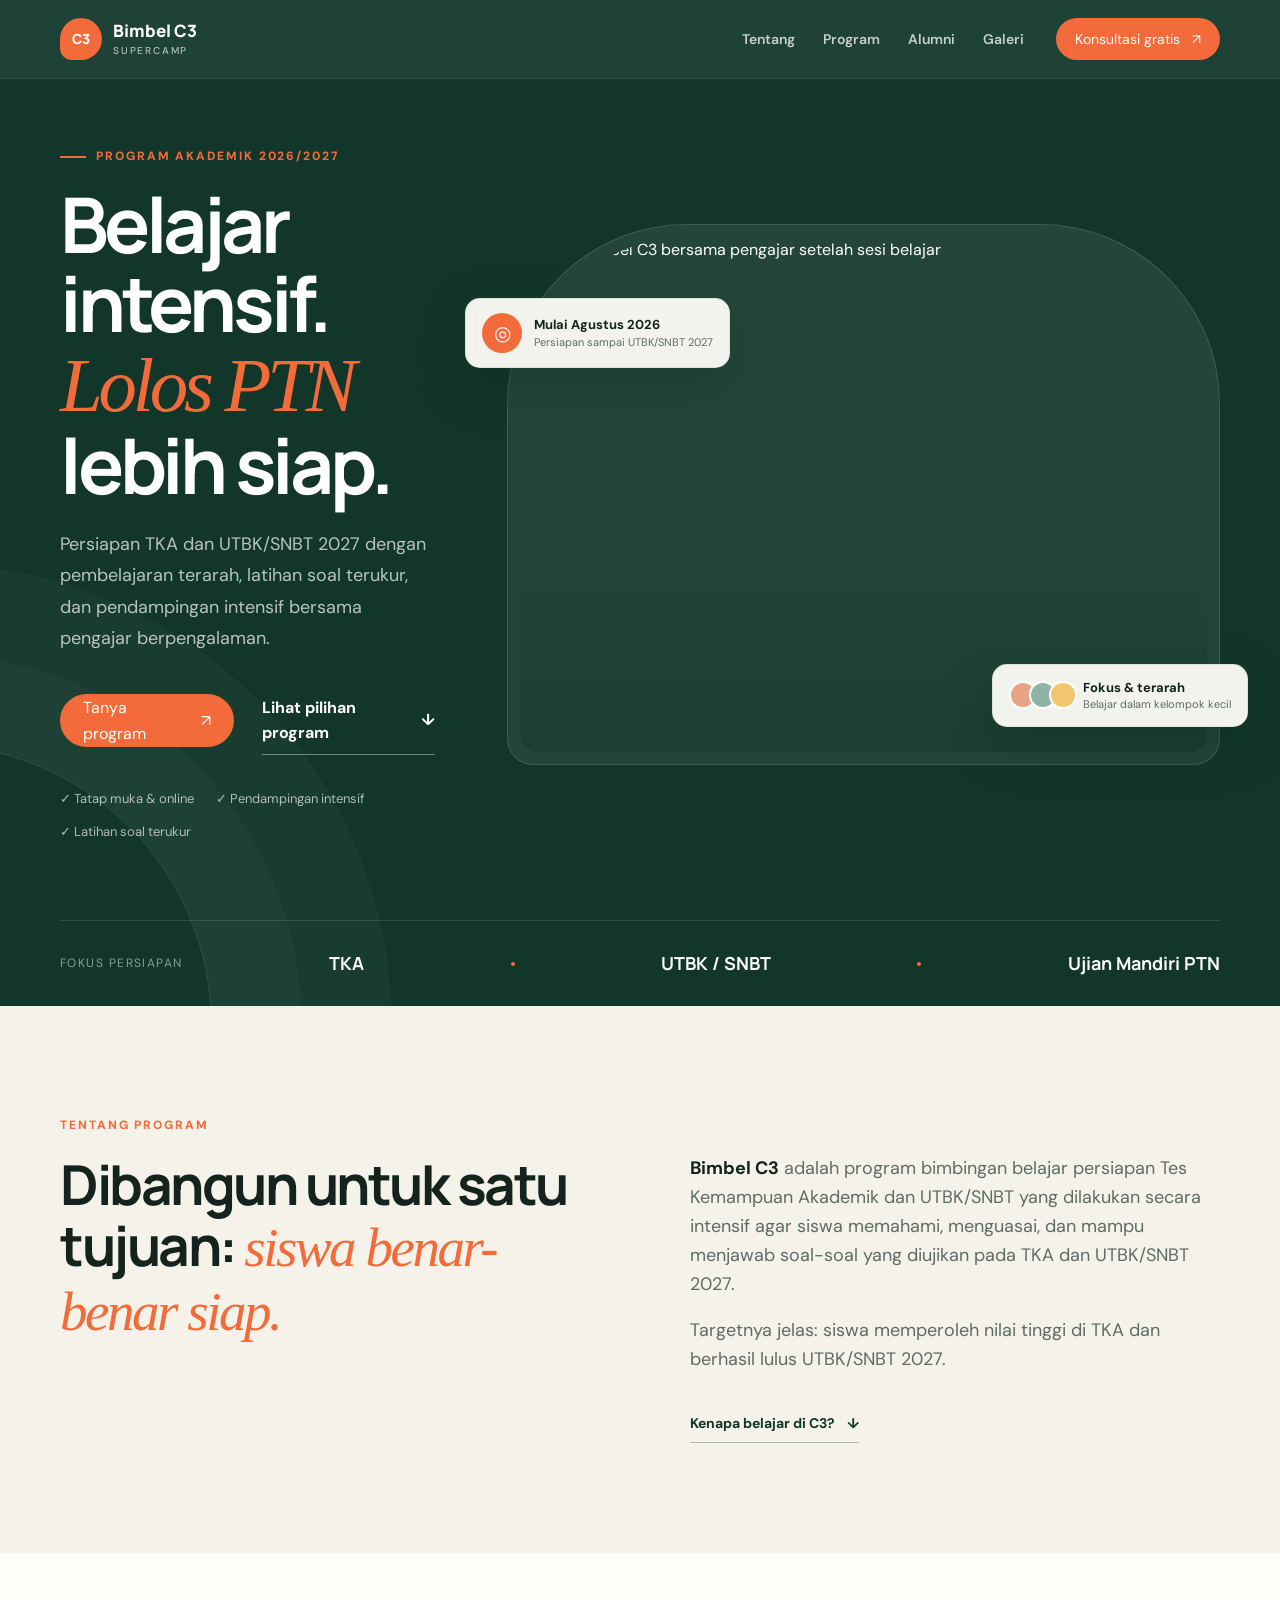
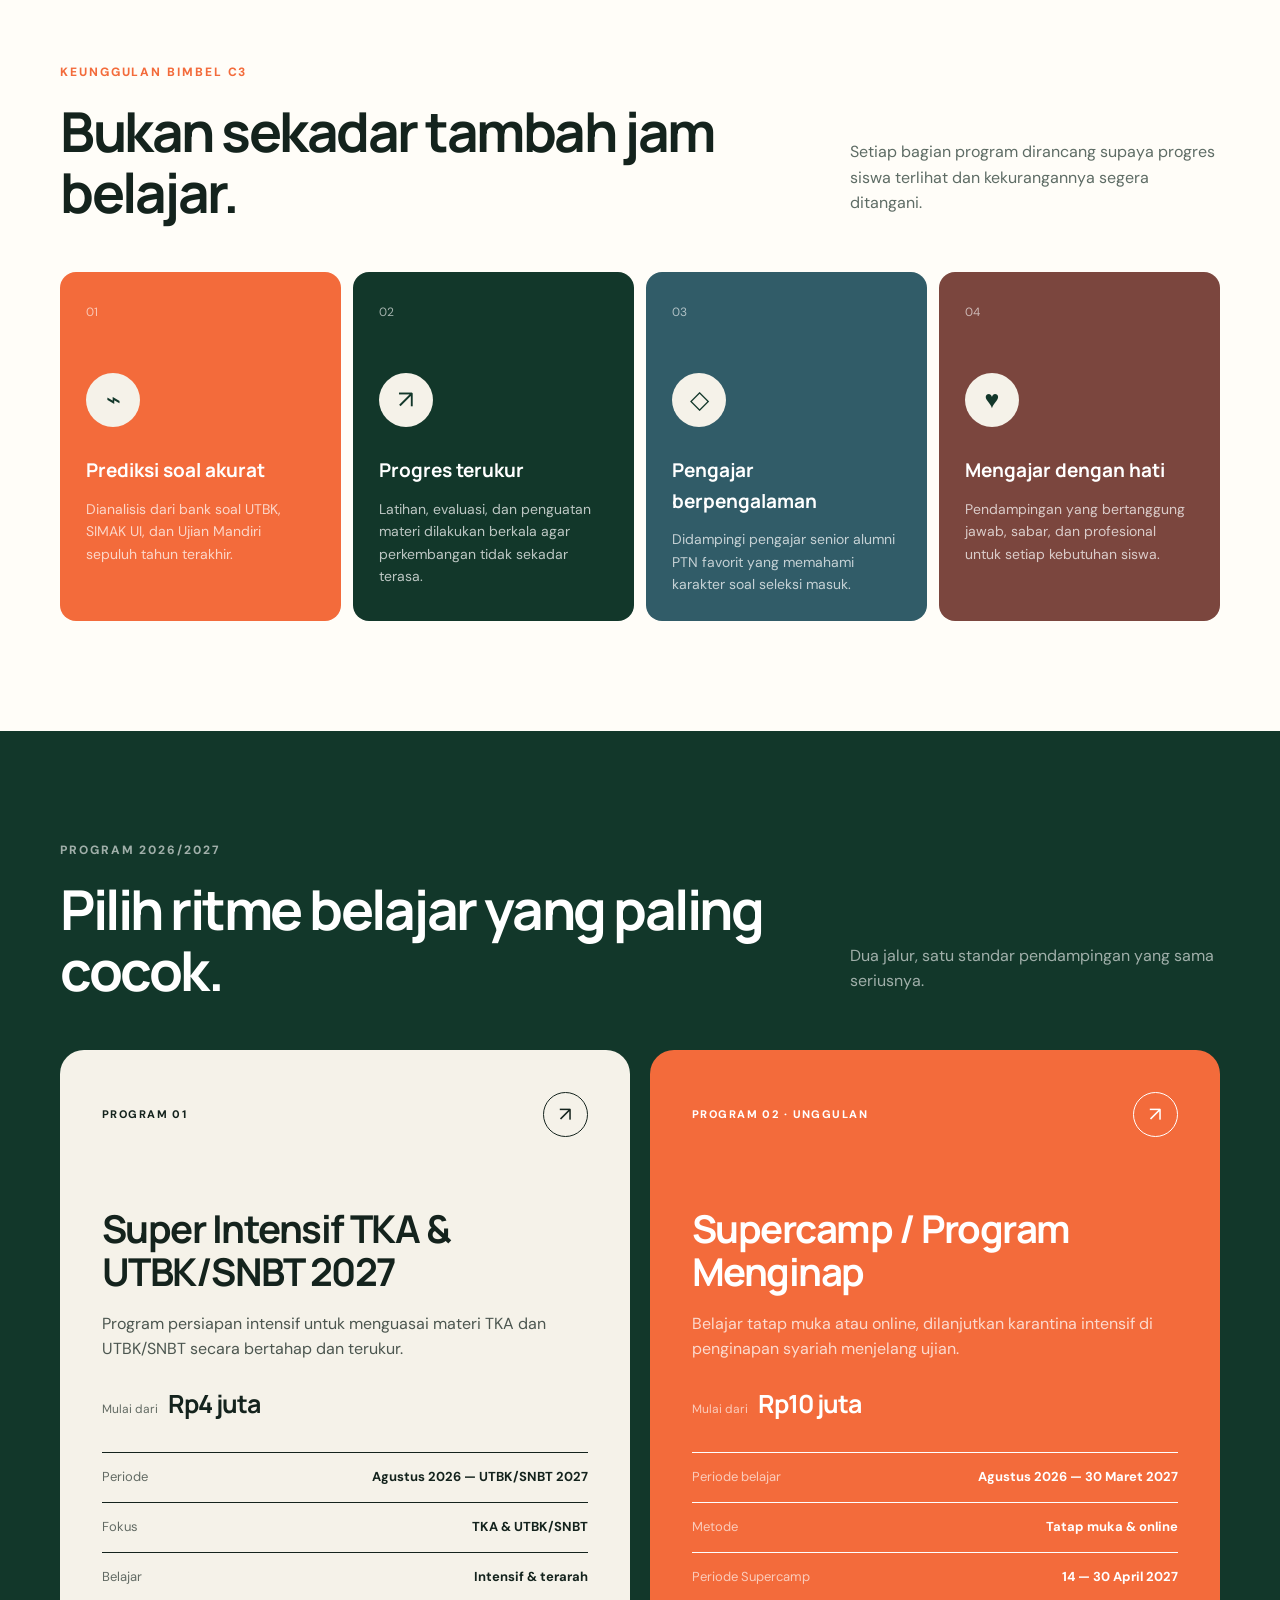
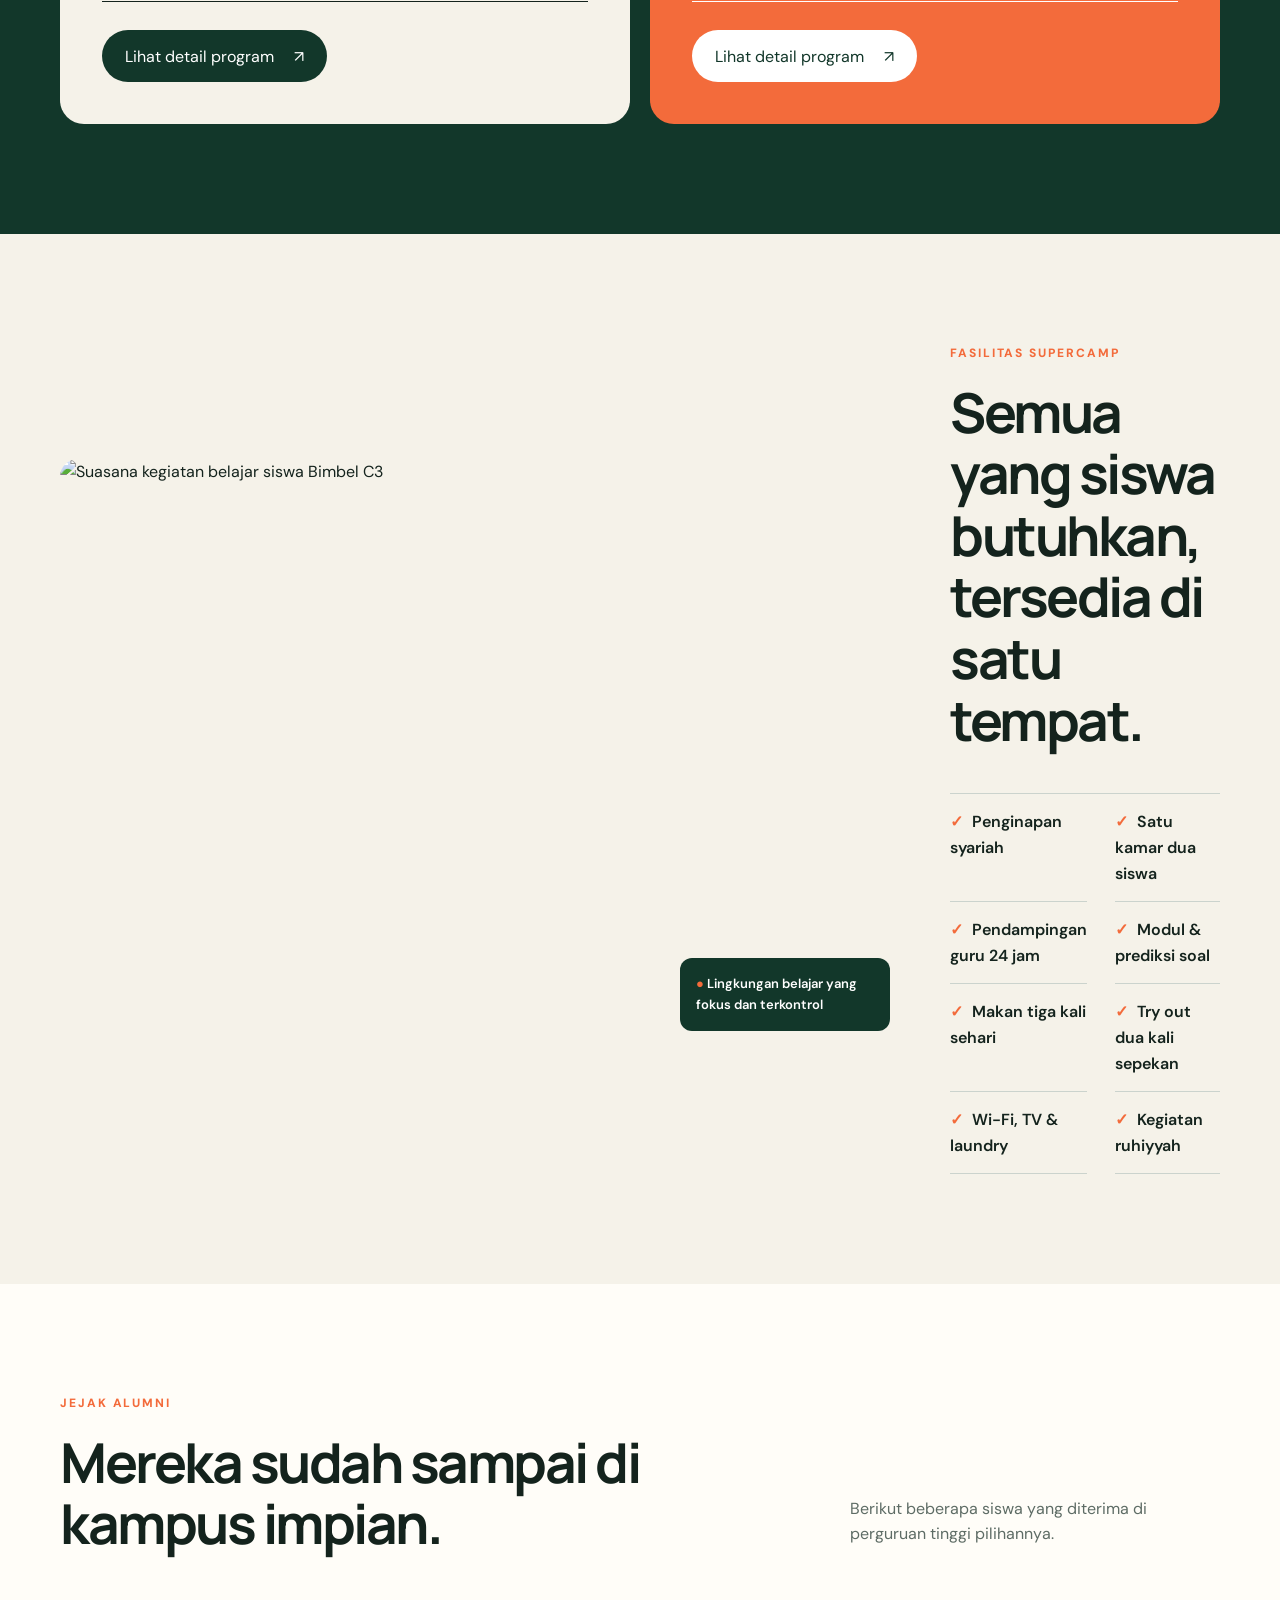
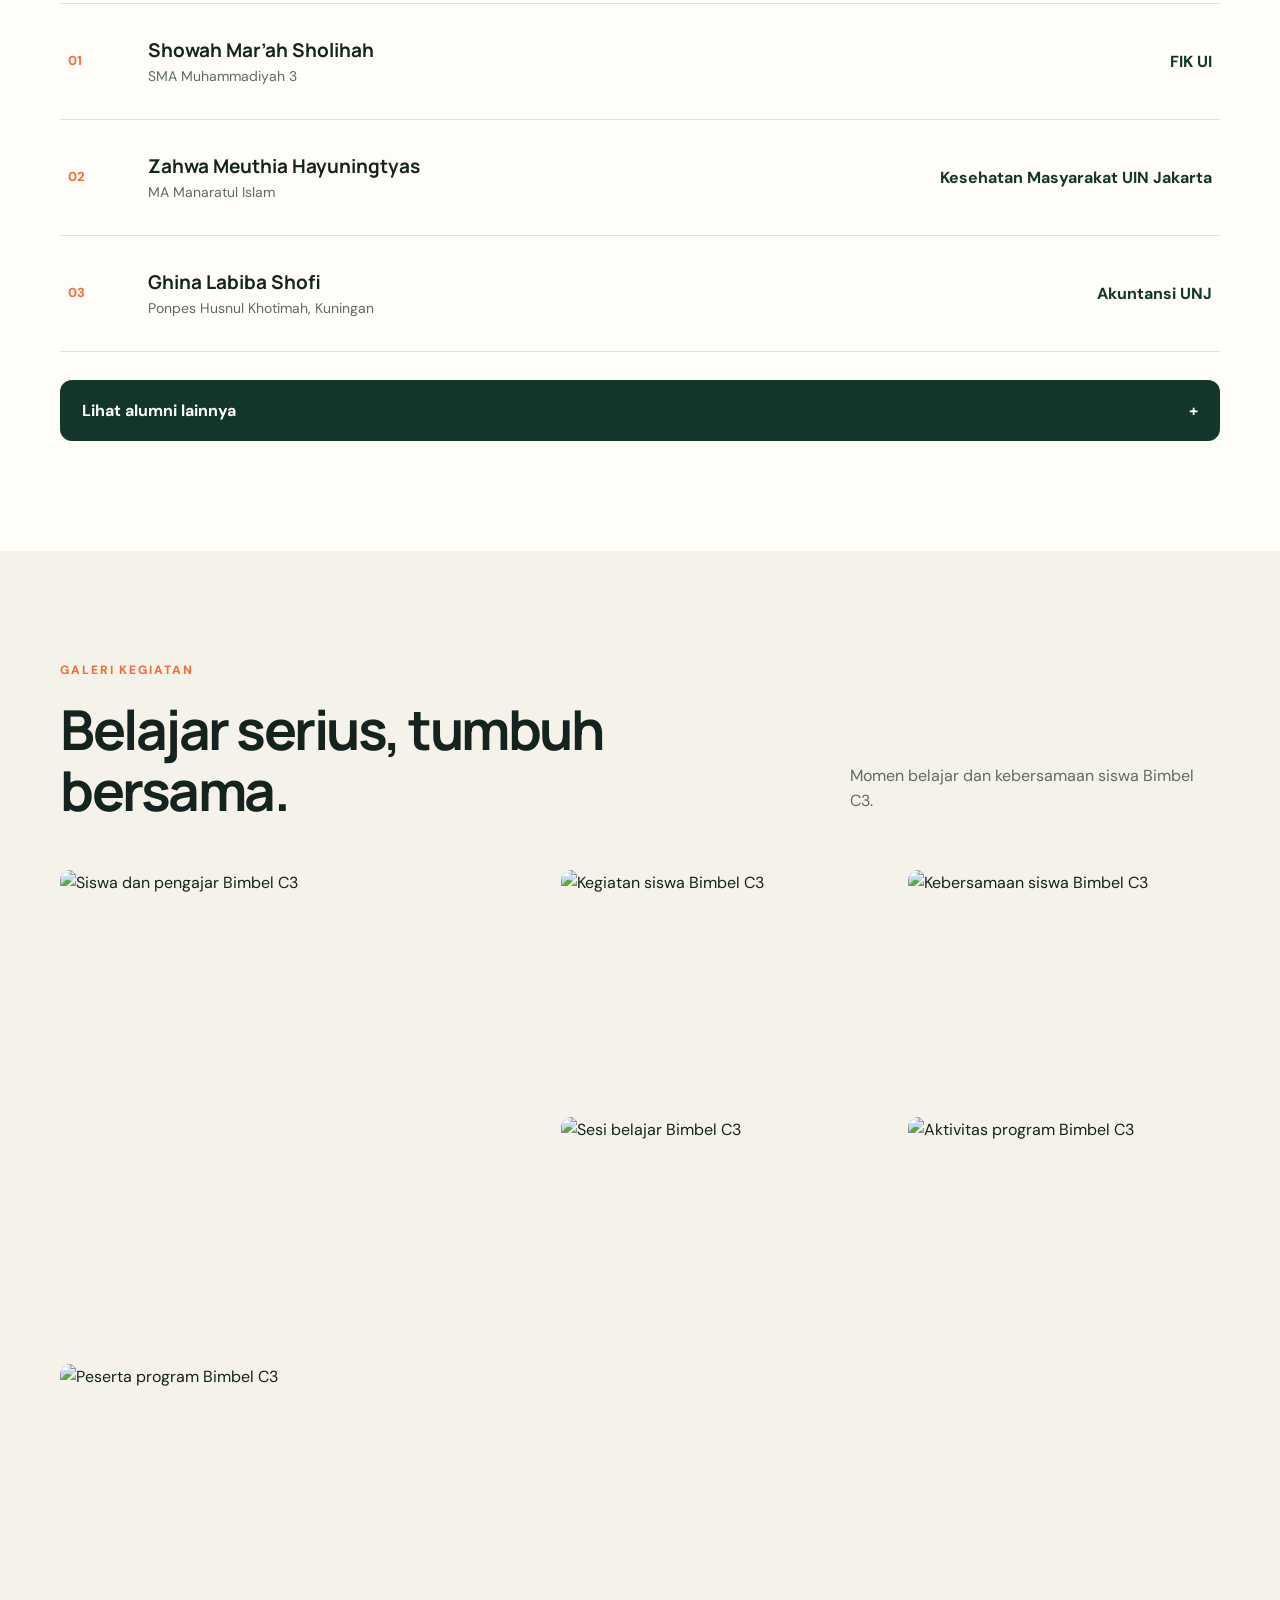
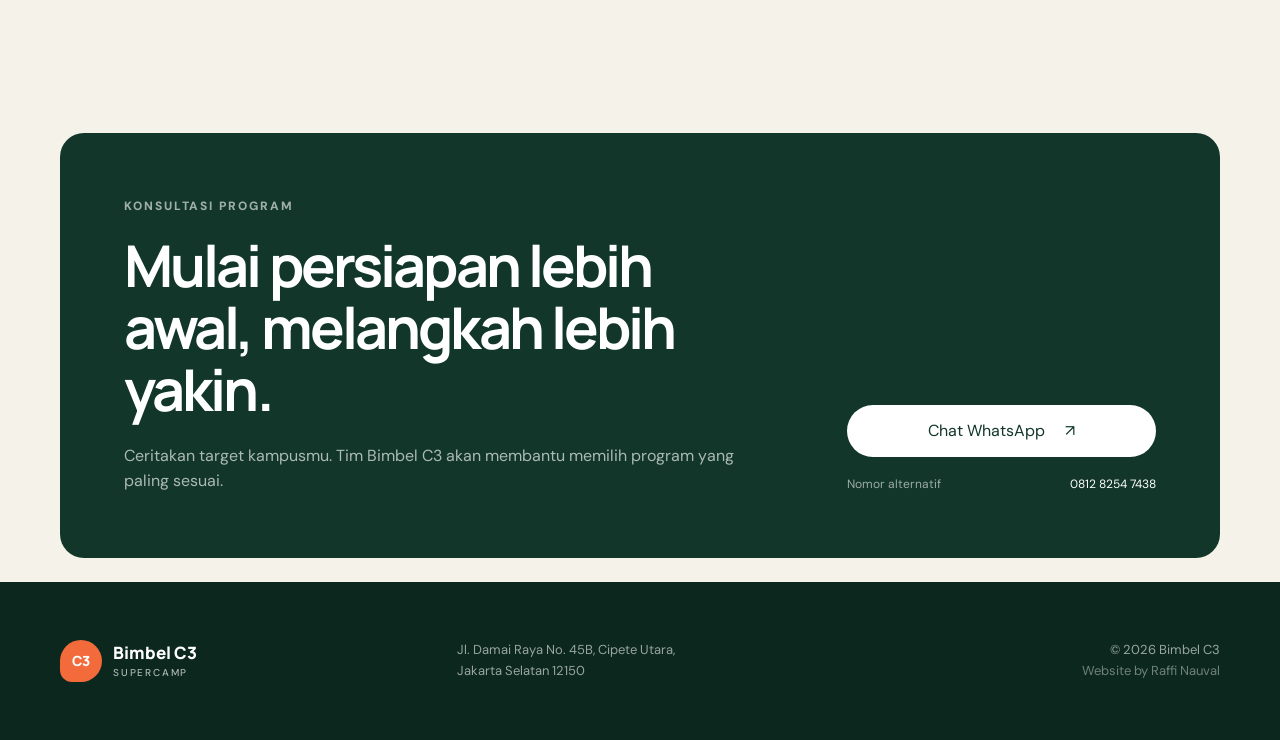
==== commit 9481117b: "feat(pricing): add pricing cards and starting price display to programs - Add "Mulai dari" (Starting" ====
--- a/index.html
+++ b/index.html
@@ -142,6 +142,7 @@
             </div>
             <h3>Super Intensif TKA & UTBK/SNBT 2027</h3>
             <p>Program persiapan intensif untuk menguasai materi TKA dan UTBK/SNBT secara bertahap dan terukur.</p>
+            <div class="price-from"><span>Mulai dari</span><strong>Rp4 juta</strong></div>
             <ul>
               <li><span>Periode</span><strong>Agustus 2026 — UTBK/SNBT 2027</strong></li>
               <li><span>Fokus</span><strong>TKA & UTBK/SNBT</strong></li>
@@ -157,6 +158,7 @@
             </div>
             <h3>Supercamp / Program Menginap</h3>
             <p>Belajar tatap muka atau online, dilanjutkan karantina intensif di penginapan syariah menjelang ujian.</p>
+            <div class="price-from"><span>Mulai dari</span><strong>Rp10 juta</strong></div>
             <ul>
               <li><span>Periode belajar</span><strong>Agustus 2026 — 30 Maret 2027</strong></li>
               <li><span>Metode</span><strong>Tatap muka & online</strong></li>
@@ -295,6 +297,23 @@
         <p><span>Periode belajar</span><strong>Agustus 2026 sampai UTBK/SNBT 2027</strong></p>
         <p><span>Target program</span><strong>Nilai TKA optimal & lolos UTBK/SNBT</strong></p>
       </div>
+      <div class="pricing-title">
+        <h3>Pilihan paket</h3>
+        <p>Pilih tingkat pendampingan sesuai kebutuhan siswa.</p>
+      </div>
+      <div class="pricing-grid">
+        <article class="price-card">
+          <span>Kelas Reguler</span>
+          <p><strong>Rp4</strong> juta</p>
+          <small>Program sampai UTBK/SNBT 2027</small>
+          <em>Diskon 50% untuk pendaftaran lebih dari 20 siswa</em>
+        </article>
+        <article class="price-card price-featured">
+          <span>Kelas Garansi Lulus</span>
+          <p><strong>Rp10</strong> juta</p>
+          <small>Ketentuan garansi dijelaskan saat konsultasi</small>
+        </article>
+      </div>
       <h3>Yang siswa dapatkan</h3>
       <ul class="modal-list">
         <li>Pemetaan kemampuan dan penguatan materi dasar</li>
@@ -324,6 +343,23 @@
         <p><span>Metode belajar</span><strong>Tatap muka & online</strong></p>
         <p><span>Periode Supercamp</span><strong>14 — 30 April 2027</strong></p>
         <p><span>Program akhir</span><strong>Karantina / menginap</strong></p>
+      </div>
+      <div class="pricing-title">
+        <h3>Pilihan paket Supercamp</h3>
+        <p>Pilih paket reguler atau pendampingan dengan garansi lulus.</p>
+      </div>
+      <div class="pricing-grid">
+        <article class="price-card">
+          <span>Kelas Reguler</span>
+          <p><strong>Rp10</strong> juta</p>
+          <small>Program Supercamp / menginap</small>
+          <em>Diskon 30% untuk 10 pendaftar pertama</em>
+        </article>
+        <article class="price-card price-featured">
+          <span>Kelas Garansi Lulus</span>
+          <p><strong>Rp20</strong> juta</p>
+          <small>Ketentuan garansi dijelaskan saat konsultasi</small>
+        </article>
       </div>
       <h3>Fasilitas utama</h3>
       <ul class="modal-list">
--- a/css/style.css
+++ b/css/style.css
@@ -600,8 +600,26 @@
 
 .program-card > p {
   max-width: 500px;
-  margin-bottom: 34px;
+  margin-bottom: 22px;
   opacity: .75;
+}
+
+.price-from {
+  margin-bottom: 28px;
+  display: flex;
+  align-items: baseline;
+  gap: 10px;
+}
+
+.price-from span {
+  font-size: 12px;
+  opacity: .65;
+}
+
+.price-from strong {
+  font-family: "Manrope", Arial, sans-serif;
+  font-size: 25px;
+  letter-spacing: -.04em;
 }
 
 .program-card ul {
@@ -931,6 +949,85 @@
   font-size: 17px;
 }
 
+.pricing-title {
+  margin-top: 30px;
+  display: flex;
+  align-items: end;
+  justify-content: space-between;
+  gap: 20px;
+}
+
+.pricing-title h3,
+.pricing-title p {
+  margin: 0;
+}
+
+.pricing-title p {
+  max-width: 320px;
+  font-size: 13px;
+  text-align: right;
+}
+
+.pricing-grid {
+  margin-top: 12px;
+  display: grid;
+  grid-template-columns: 1fr 1fr;
+  gap: 12px;
+}
+
+.price-card {
+  padding: 20px;
+  color: var(--ink);
+  background: var(--cream);
+  border: 1px solid transparent;
+  border-radius: 14px;
+}
+
+.price-card > span {
+  color: var(--muted);
+  font-size: 11px;
+  font-weight: 800;
+  letter-spacing: .08em;
+  text-transform: uppercase;
+}
+
+.price-card > p {
+  margin: 10px 0 2px;
+  color: var(--ink);
+  line-height: 1;
+}
+
+.price-card > p strong {
+  font-family: "Manrope", Arial, sans-serif;
+  font-size: 34px;
+  letter-spacing: -.05em;
+}
+
+.price-card small {
+  display: block;
+  min-height: 40px;
+  color: var(--muted);
+  font-size: 12px;
+}
+
+.price-card em {
+  margin-top: 14px;
+  padding: 7px 9px;
+  display: inline-block;
+  color: #a74020;
+  background: #ffe2d6;
+  border-radius: 7px;
+  font-size: 11px;
+  font-style: normal;
+  font-weight: 700;
+  line-height: 1.35;
+}
+
+.price-featured {
+  background: #edf3ef;
+  border-color: #cbdad1;
+}
+
 .modal-facts {
   margin-top: 26px;
   display: grid;
@@ -1316,8 +1413,19 @@
   }
 
   .modal-facts,
-  .modal-list {
+  .modal-list,
+  .pricing-grid {
     grid-template-columns: 1fr;
+  }
+
+  .pricing-title {
+    align-items: flex-start;
+    flex-direction: column;
+    gap: 4px;
+  }
+
+  .pricing-title p {
+    text-align: left;
   }
 
   .modal-actions {
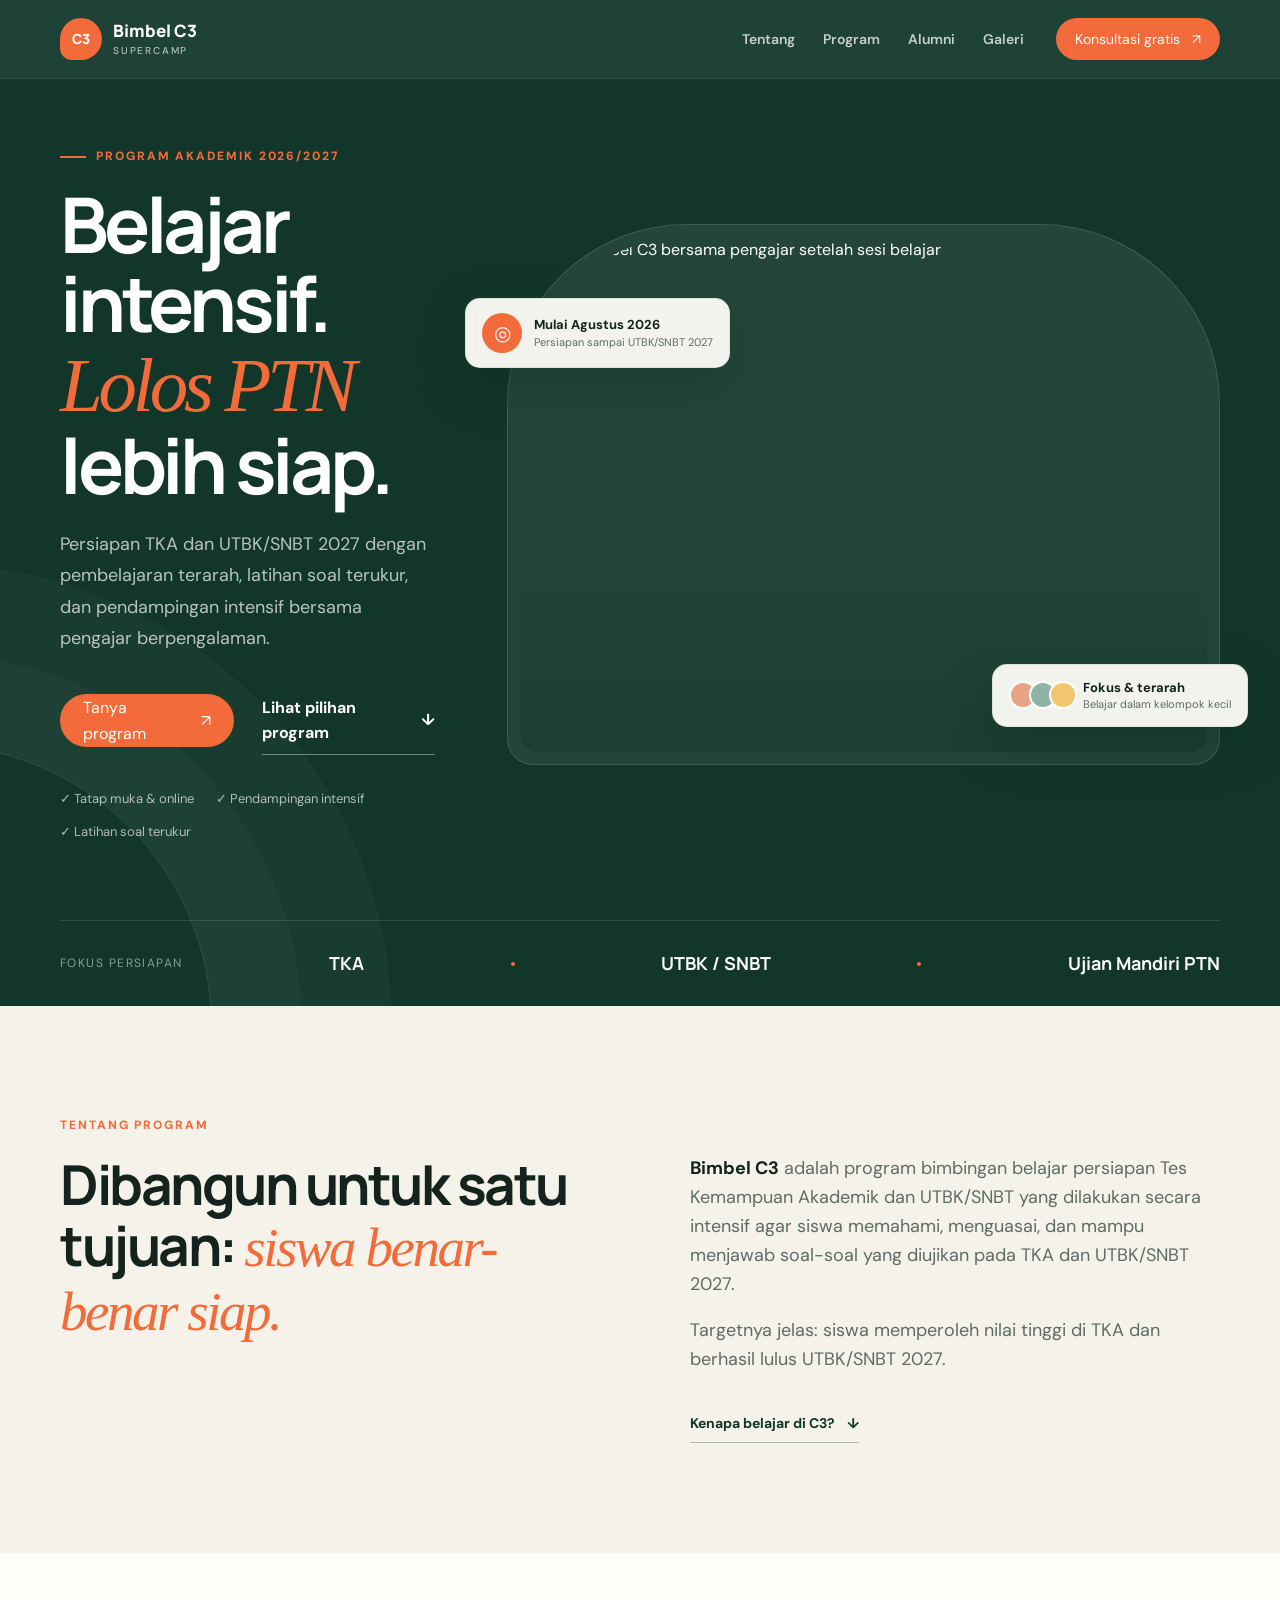
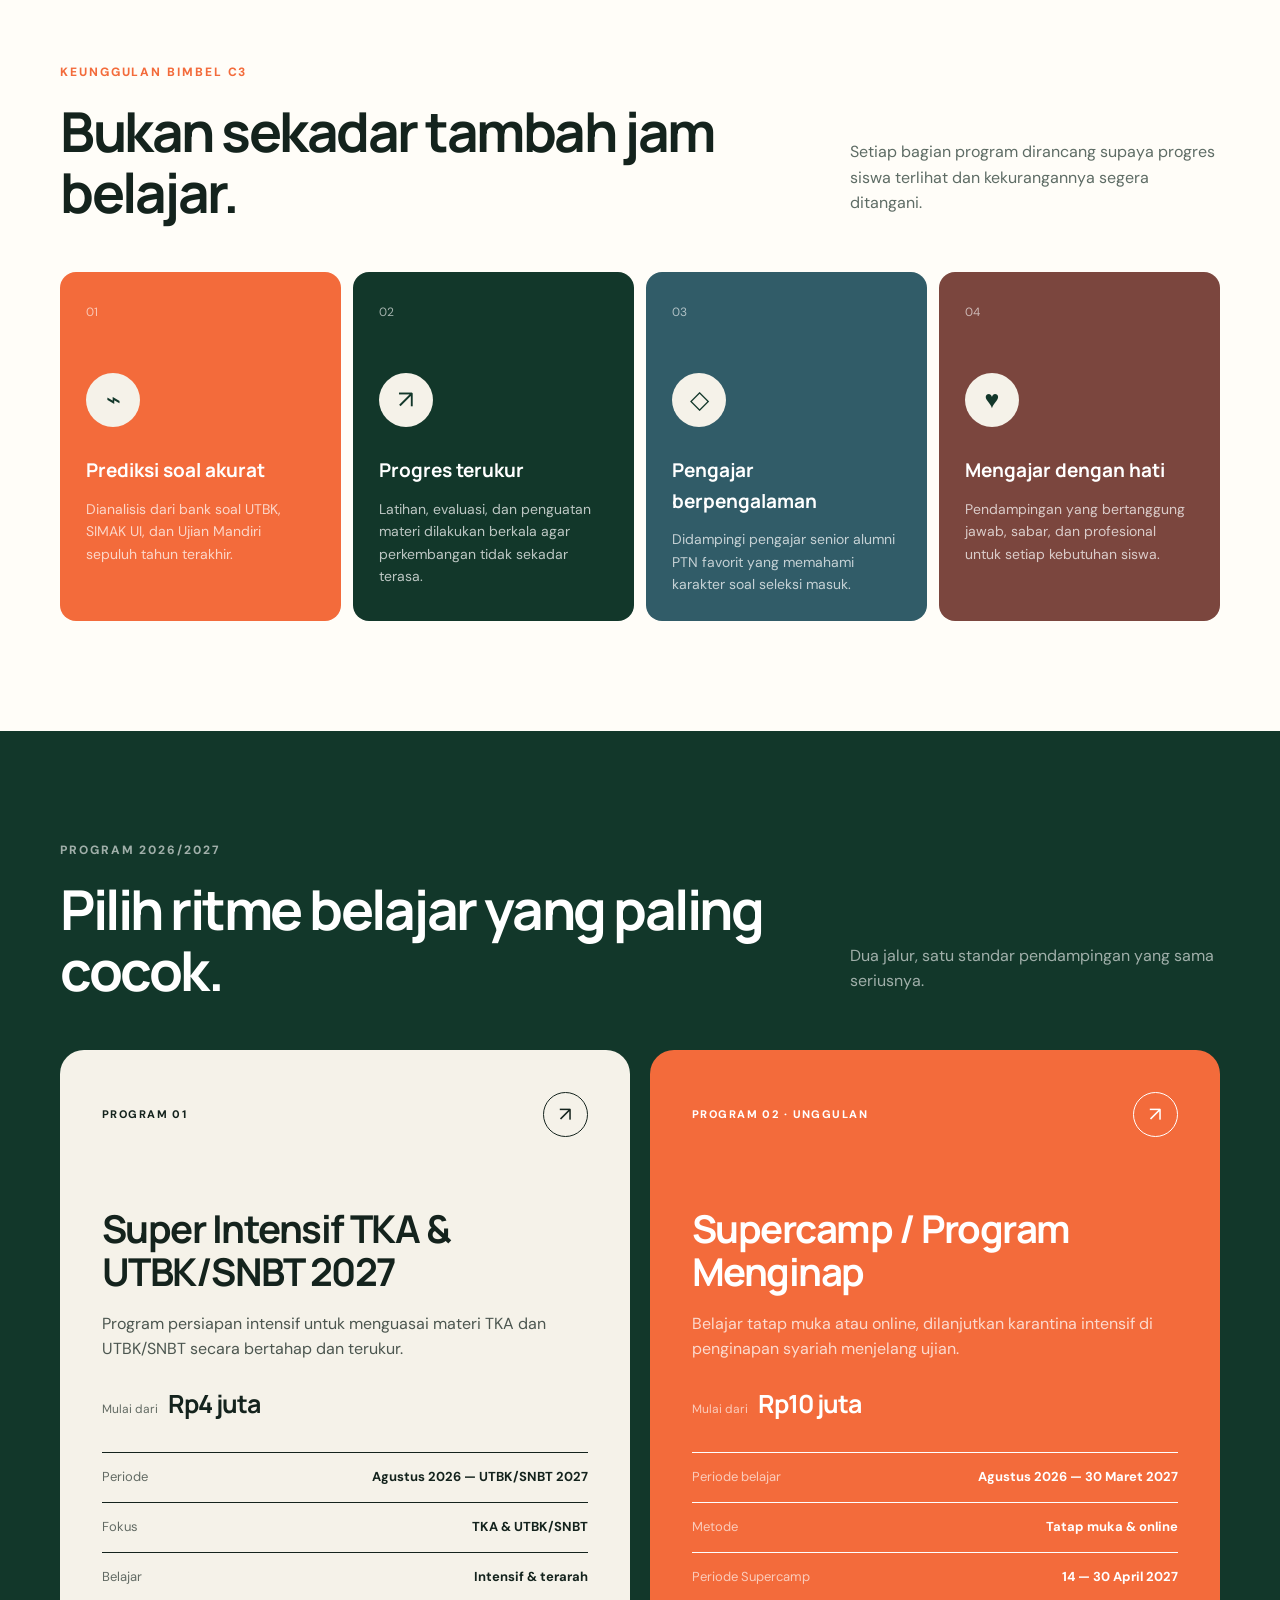
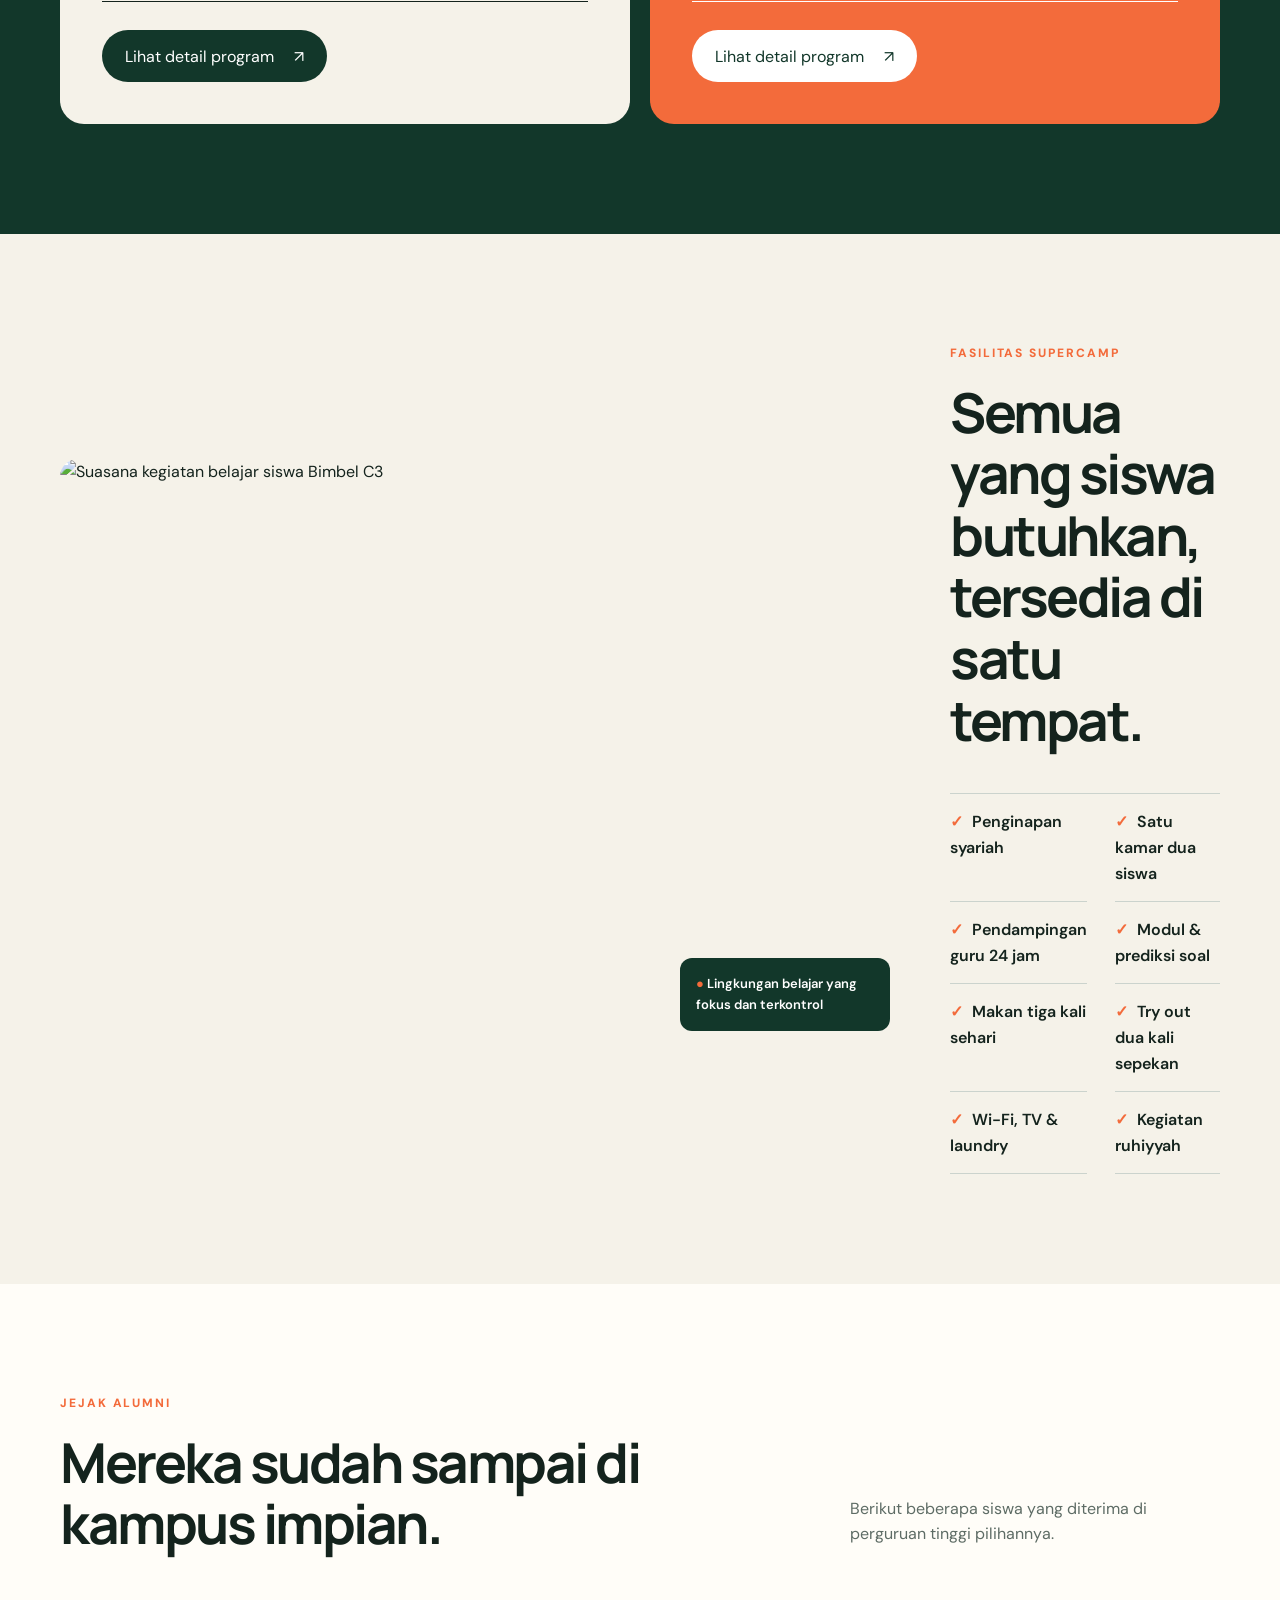
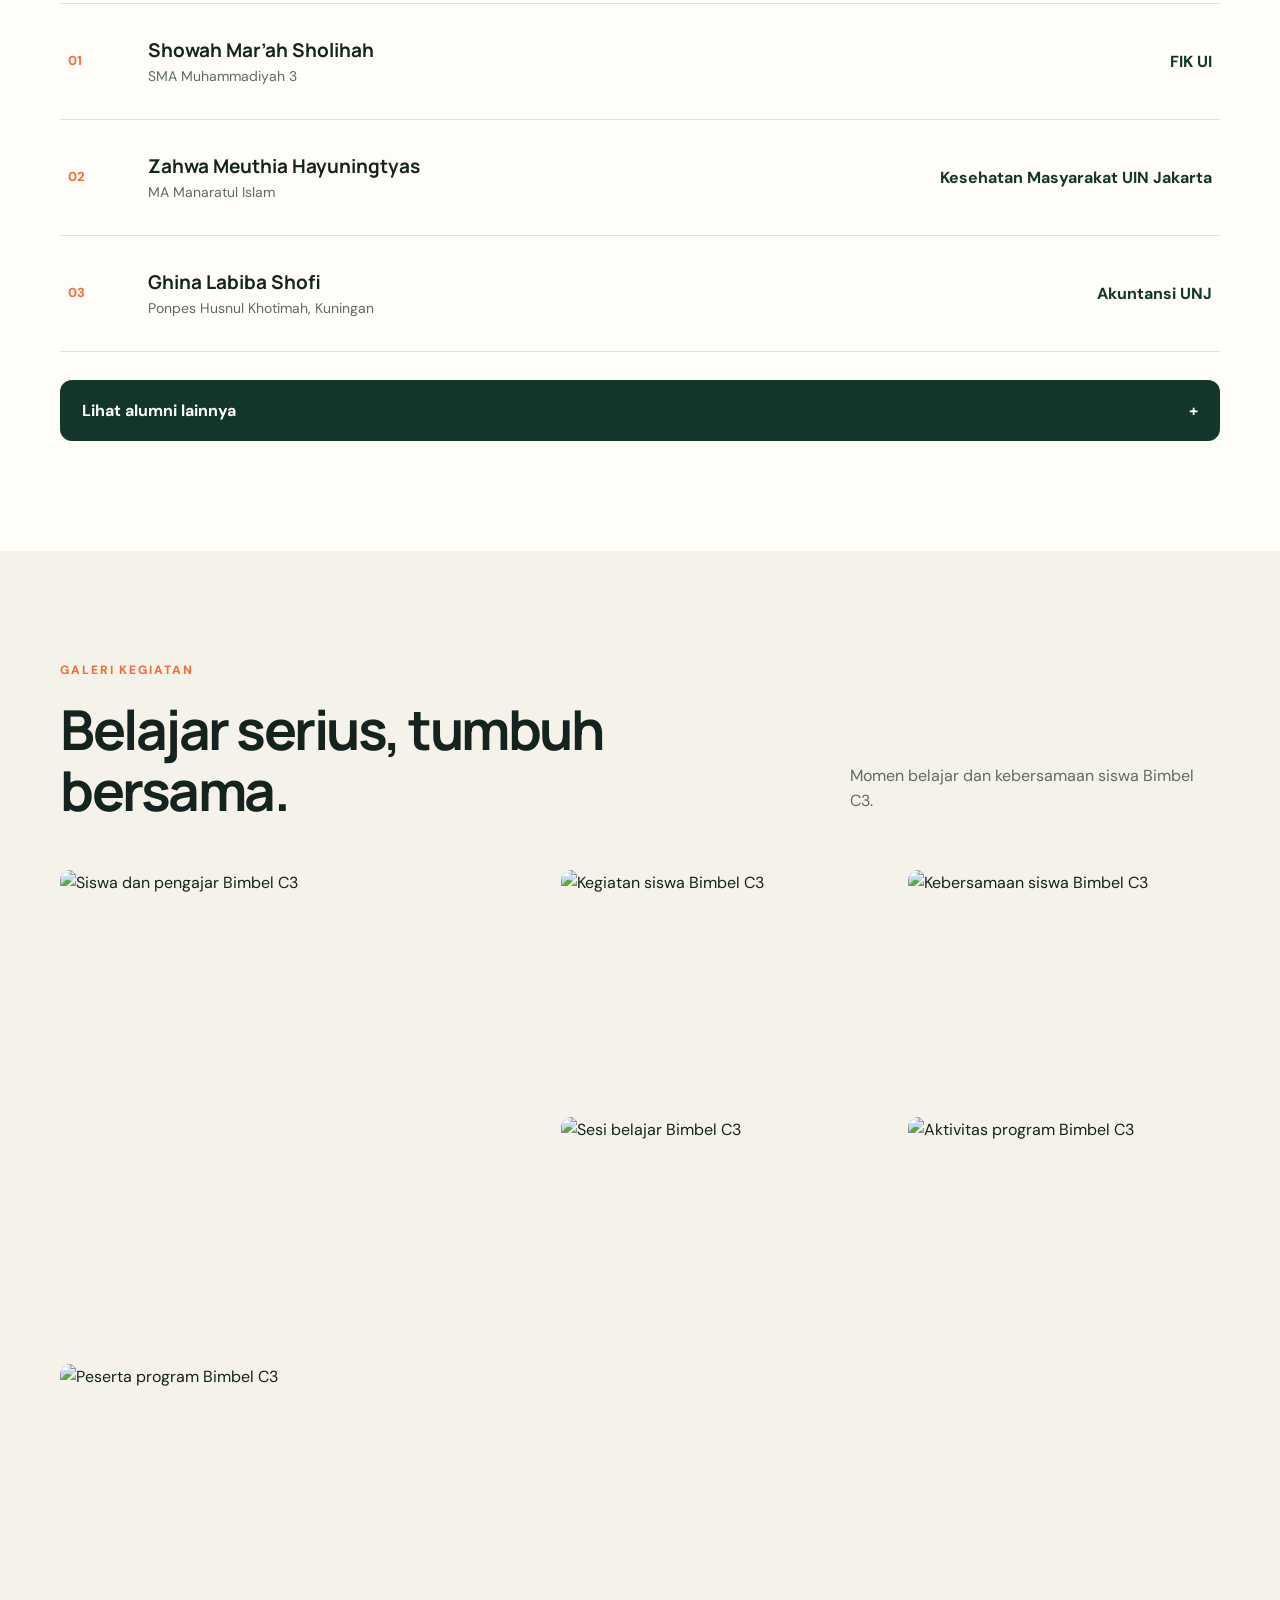
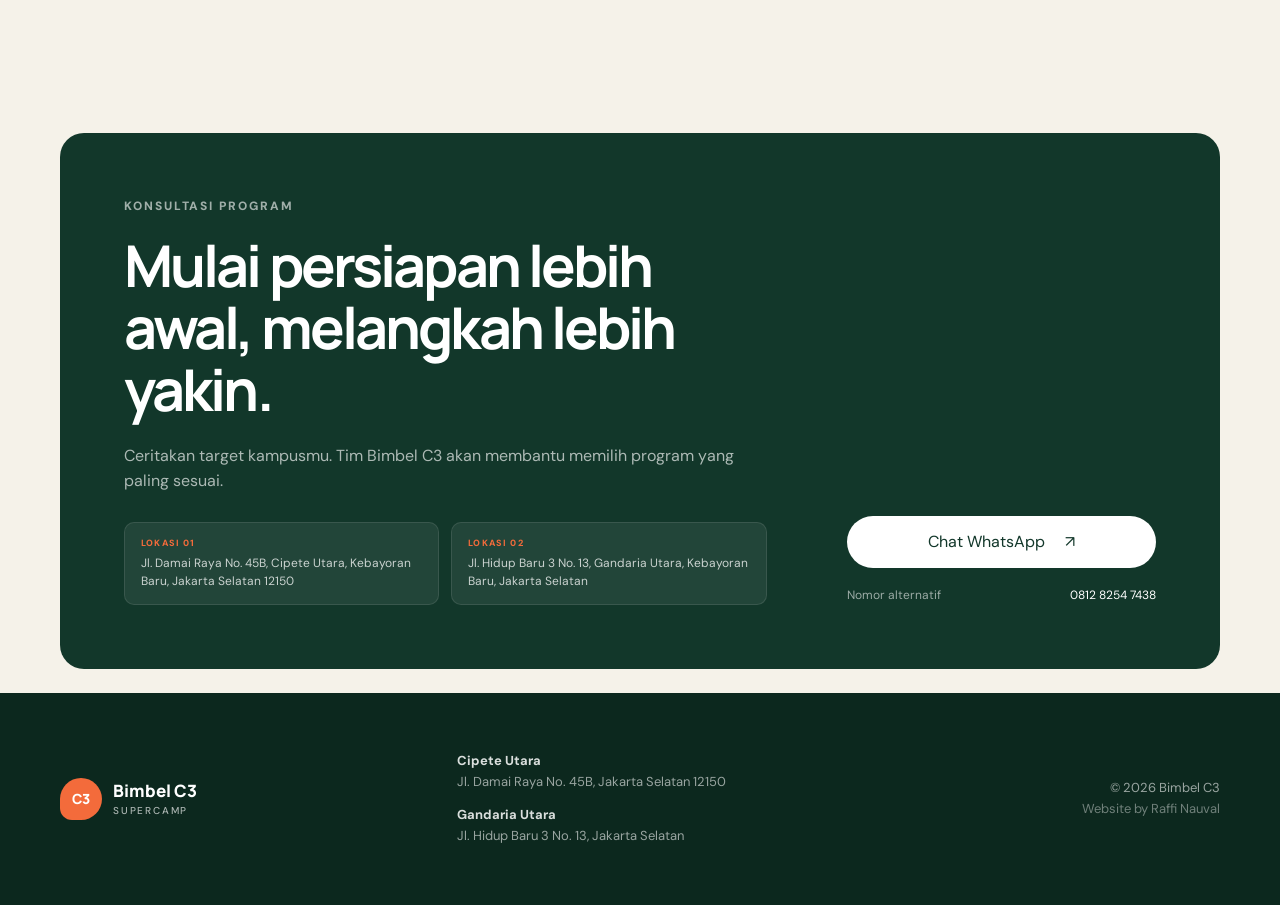
==== commit 8b4b5cd9: "feat(contact): add multi-location support to contact section and footer - Add location-list grid com" ====
--- a/index.html
+++ b/index.html
@@ -5,9 +5,49 @@
   <meta name="viewport" content="width=device-width, initial-scale=1">
   <meta name="description" content="Bimbel C3 — program intensif persiapan TKA dan UTBK/SNBT 2027 dengan pendampingan terukur dan Supercamp.">
   <meta name="theme-color" content="#12372a">
+  <link rel="canonical" href="https://bimbelc3.vercel.app/">
+  <meta property="og:locale" content="id_ID">
+  <meta property="og:type" content="website">
+  <meta property="og:site_name" content="Bimbel C3">
+  <meta property="og:title" content="Bimbel C3 — Persiapan TKA & UTBK/SNBT 2027">
+  <meta property="og:description" content="Program intensif persiapan TKA dan UTBK/SNBT 2027 dengan pembelajaran terarah, latihan terukur, dan Supercamp.">
+  <meta property="og:url" content="https://bimbelc3.vercel.app/">
+  <meta property="og:image" content="https://bimbelc3.vercel.app/assets/1.jpg">
+  <meta property="og:image:alt" content="Siswa dan pengajar Bimbel C3">
+  <meta name="twitter:card" content="summary_large_image">
+  <meta name="twitter:title" content="Bimbel C3 — Persiapan TKA & UTBK/SNBT 2027">
+  <meta name="twitter:description" content="Program intensif TKA, UTBK/SNBT 2027, dan Supercamp bersama Bimbel C3.">
+  <meta name="twitter:image" content="https://bimbelc3.vercel.app/assets/1.jpg">
   <title>Bimbel C3 — Persiapan TKA & UTBK/SNBT 2027</title>
   <link rel="icon" href="assets/Screenshot_2023-06-03_205707-removebg-preview.ico">
   <link rel="stylesheet" href="css/style.css">
+  <script type="application/ld+json">
+    {
+      "@context": "https://schema.org",
+      "@type": ["EducationalOrganization", "LocalBusiness"],
+      "name": "Bimbel C3",
+      "url": "https://bimbelc3.vercel.app/",
+      "image": "https://bimbelc3.vercel.app/assets/1.jpg",
+      "telephone": "+6282125803628",
+      "priceRange": "Rp4.000.000–Rp20.000.000",
+      "description": "Program intensif persiapan TKA dan UTBK/SNBT 2027 serta Supercamp.",
+      "address": [
+        {
+          "@type": "PostalAddress",
+          "streetAddress": "Jl. Damai Raya No. 45B, Cipete Utara",
+          "addressLocality": "Jakarta Selatan",
+          "postalCode": "12150",
+          "addressCountry": "ID"
+        },
+        {
+          "@type": "PostalAddress",
+          "streetAddress": "Jl. Hidup Baru 3 No. 13, Gandaria Utara, Kebayoran Baru",
+          "addressLocality": "Jakarta Selatan",
+          "addressCountry": "ID"
+        }
+      ]
+    }
+  </script>
 </head>
 <body>
   <a class="skip-link" href="#main">Langsung ke konten</a>
@@ -274,6 +314,10 @@
           <p class="section-kicker light">Konsultasi program</p>
           <h2>Mulai persiapan lebih awal, melangkah lebih yakin.</h2>
           <p>Ceritakan target kampusmu. Tim Bimbel C3 akan membantu memilih program yang paling sesuai.</p>
+          <div class="location-list">
+            <p><span>Lokasi 01</span>Jl. Damai Raya No. 45B, Cipete Utara, Kebayoran Baru, Jakarta Selatan 12150</p>
+            <p><span>Lokasi 02</span>Jl. Hidup Baru 3 No. 13, Gandaria Utara, Kebayoran Baru, Jakarta Selatan</p>
+          </div>
         </div>
         <div class="contact-actions">
           <a class="button button-white" href="https://wa.me/6282125803628?text=Halo%20Bimbel%20C3%2C%20saya%20ingin%20konsultasi%20program%202027.">Chat WhatsApp <span aria-hidden="true">↗</span></a>
@@ -381,7 +425,10 @@
         <span class="brand-mark">C3</span>
         <span>Bimbel C3<small>Supercamp</small></span>
       </a>
-      <address>Jl. Damai Raya No. 45B, Cipete Utara,<br>Jakarta Selatan 12150</address>
+      <address>
+        <span>Cipete Utara</span>Jl. Damai Raya No. 45B, Jakarta Selatan 12150<br>
+        <span>Gandaria Utara</span>Jl. Hidup Baru 3 No. 13, Jakarta Selatan
+      </address>
       <p>© 2026 Bimbel C3<br><span>Website by Raffi Nauval</span></p>
     </div>
   </footer>
--- a/css/style.css
+++ b/css/style.css
@@ -871,6 +871,34 @@
   color: rgba(255, 255, 255, .65);
 }
 
+.location-list {
+  max-width: 720px;
+  margin-top: 28px;
+  display: grid;
+  grid-template-columns: 1fr 1fr;
+  gap: 12px;
+}
+
+.contact-card .location-list p {
+  padding: 14px 16px;
+  color: rgba(255, 255, 255, .76);
+  background: rgba(255, 255, 255, .07);
+  border: 1px solid rgba(255, 255, 255, .1);
+  border-radius: 10px;
+  font-size: 12px;
+  line-height: 1.5;
+}
+
+.location-list span {
+  display: block;
+  margin-bottom: 4px;
+  color: var(--orange);
+  font-size: 9px;
+  font-weight: 800;
+  letter-spacing: .13em;
+  text-transform: uppercase;
+}
+
 .contact-actions {
   display: flex;
   flex-direction: column;
@@ -1134,6 +1162,16 @@
   font-style: normal;
 }
 
+.footer-grid address span {
+  display: block;
+  color: rgba(255, 255, 255, .85);
+  font-weight: 700;
+}
+
+.footer-grid address span:not(:first-child) {
+  margin-top: 12px;
+}
+
 .footer-grid p {
   text-align: right;
 }
@@ -1407,6 +1445,10 @@
     border-radius: 0;
   }
 
+  .location-list {
+    grid-template-columns: 1fr;
+  }
+
   .modal-head,
   .modal-body {
     padding-inline: 22px;
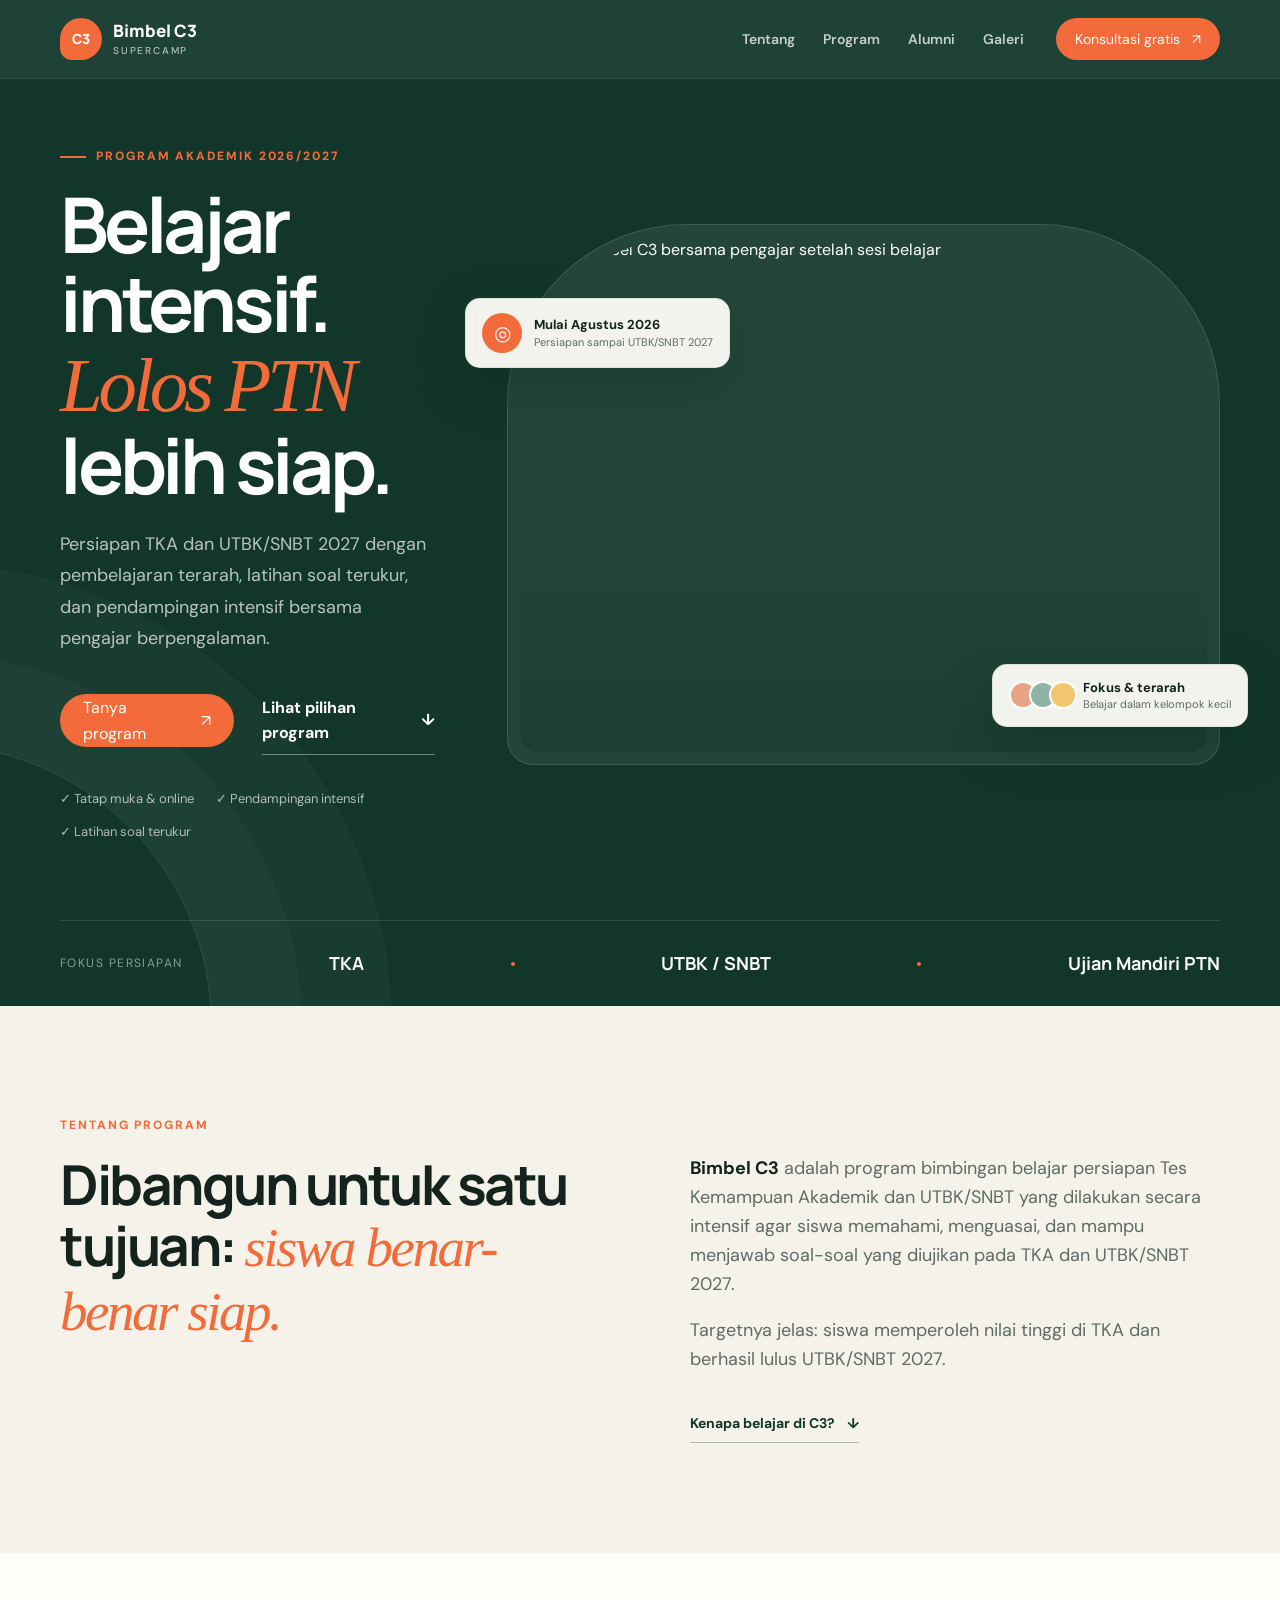
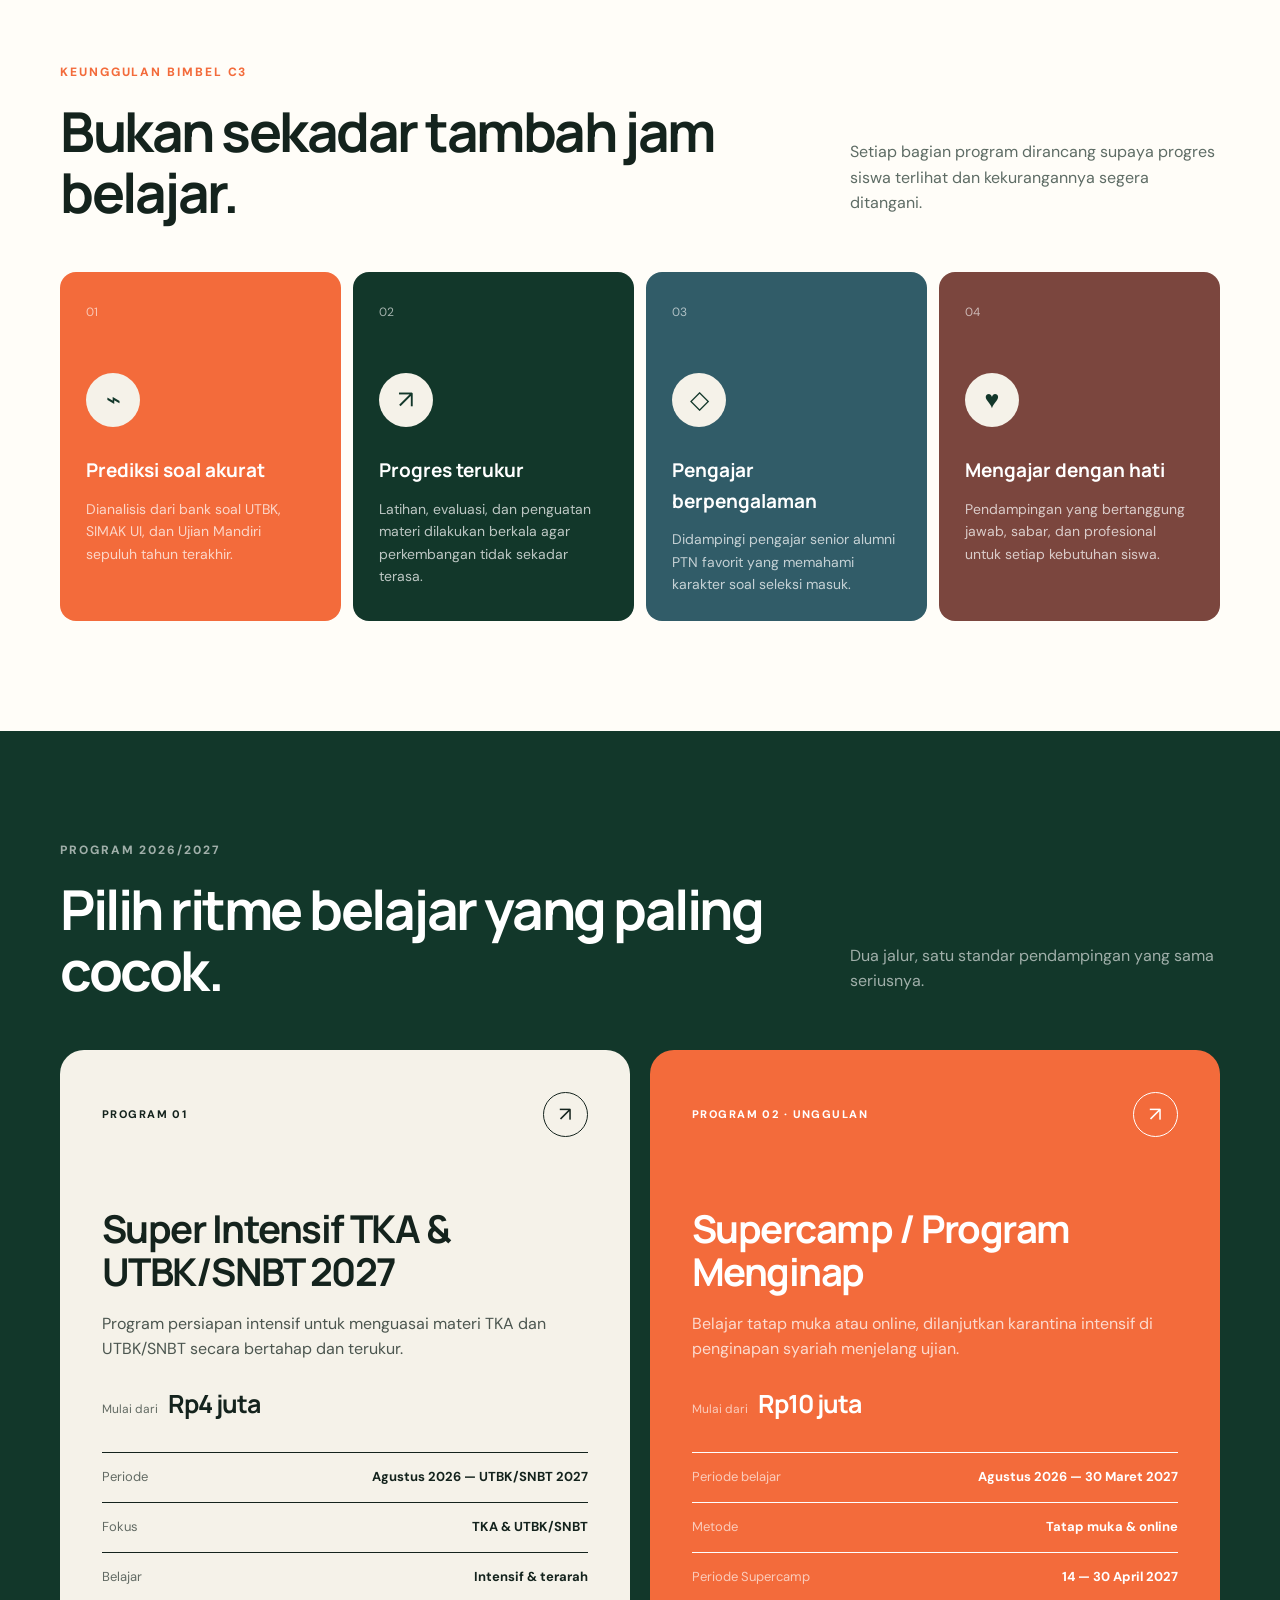
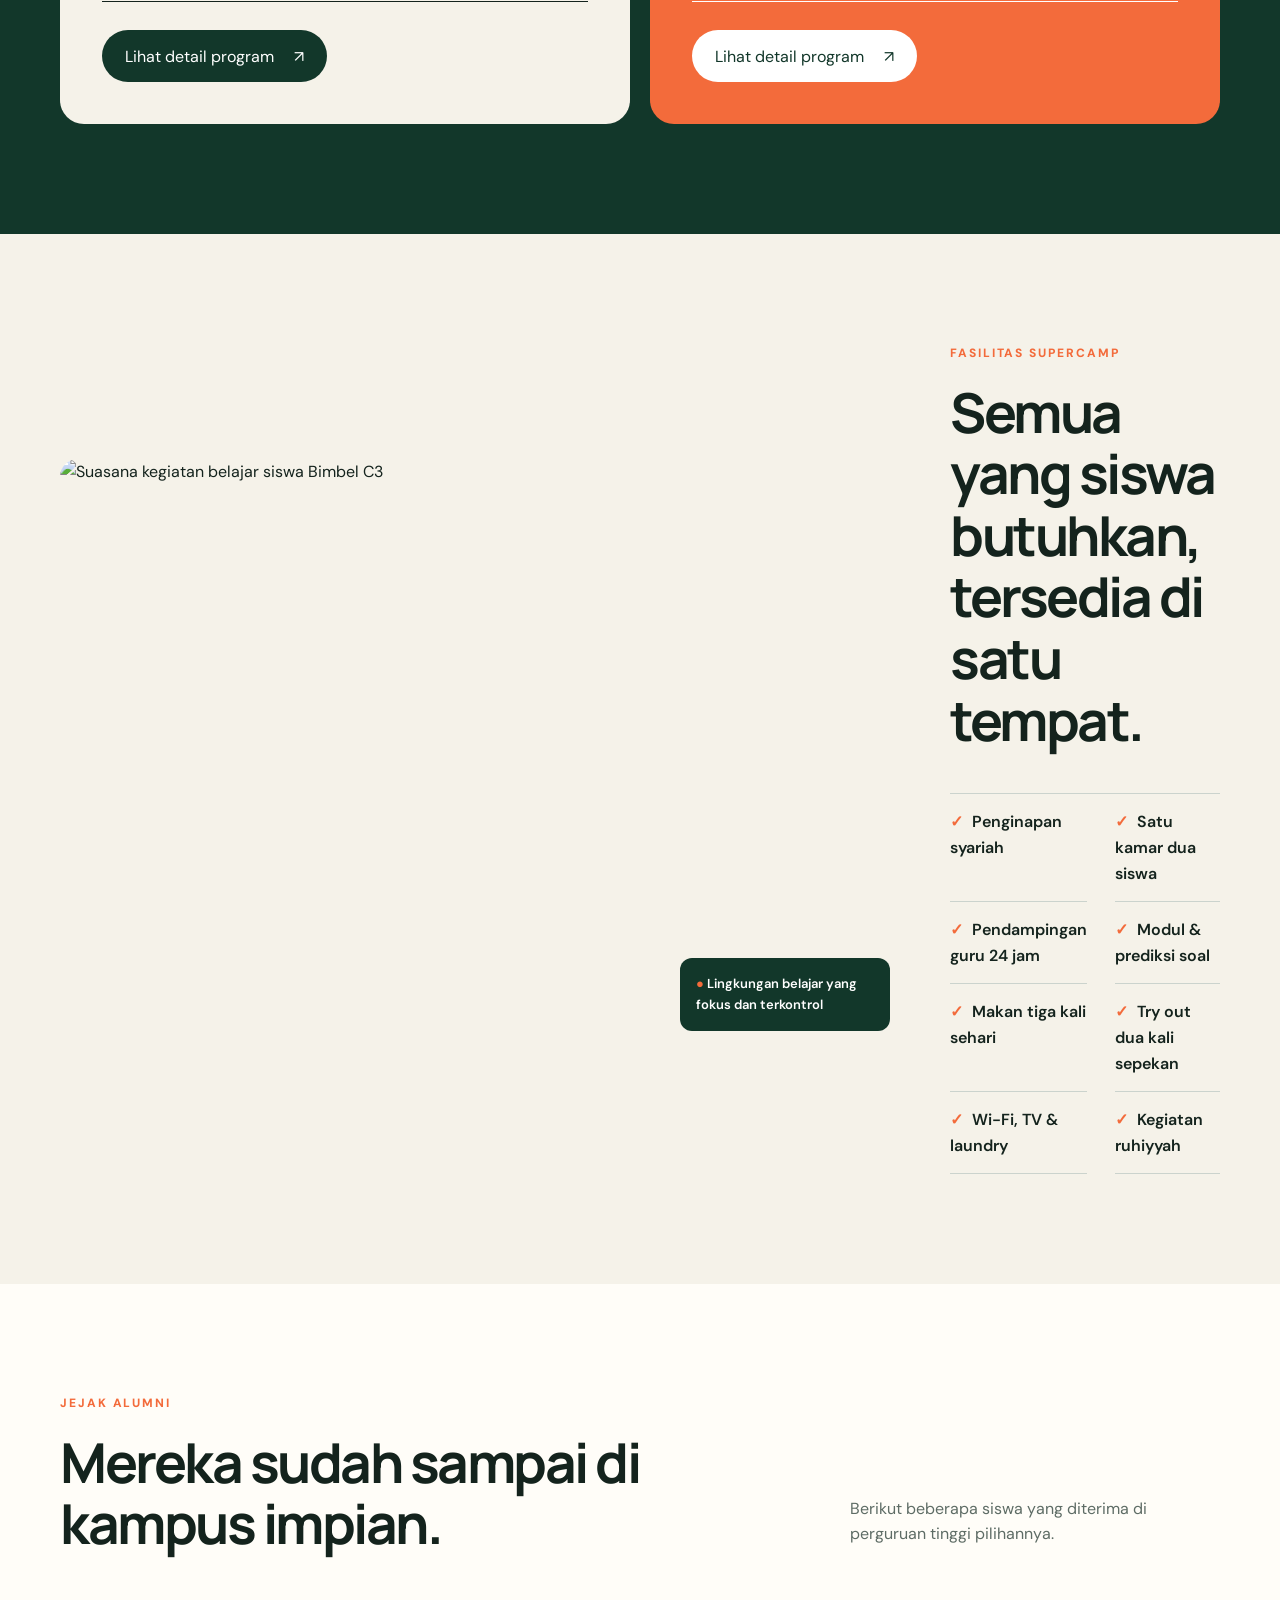
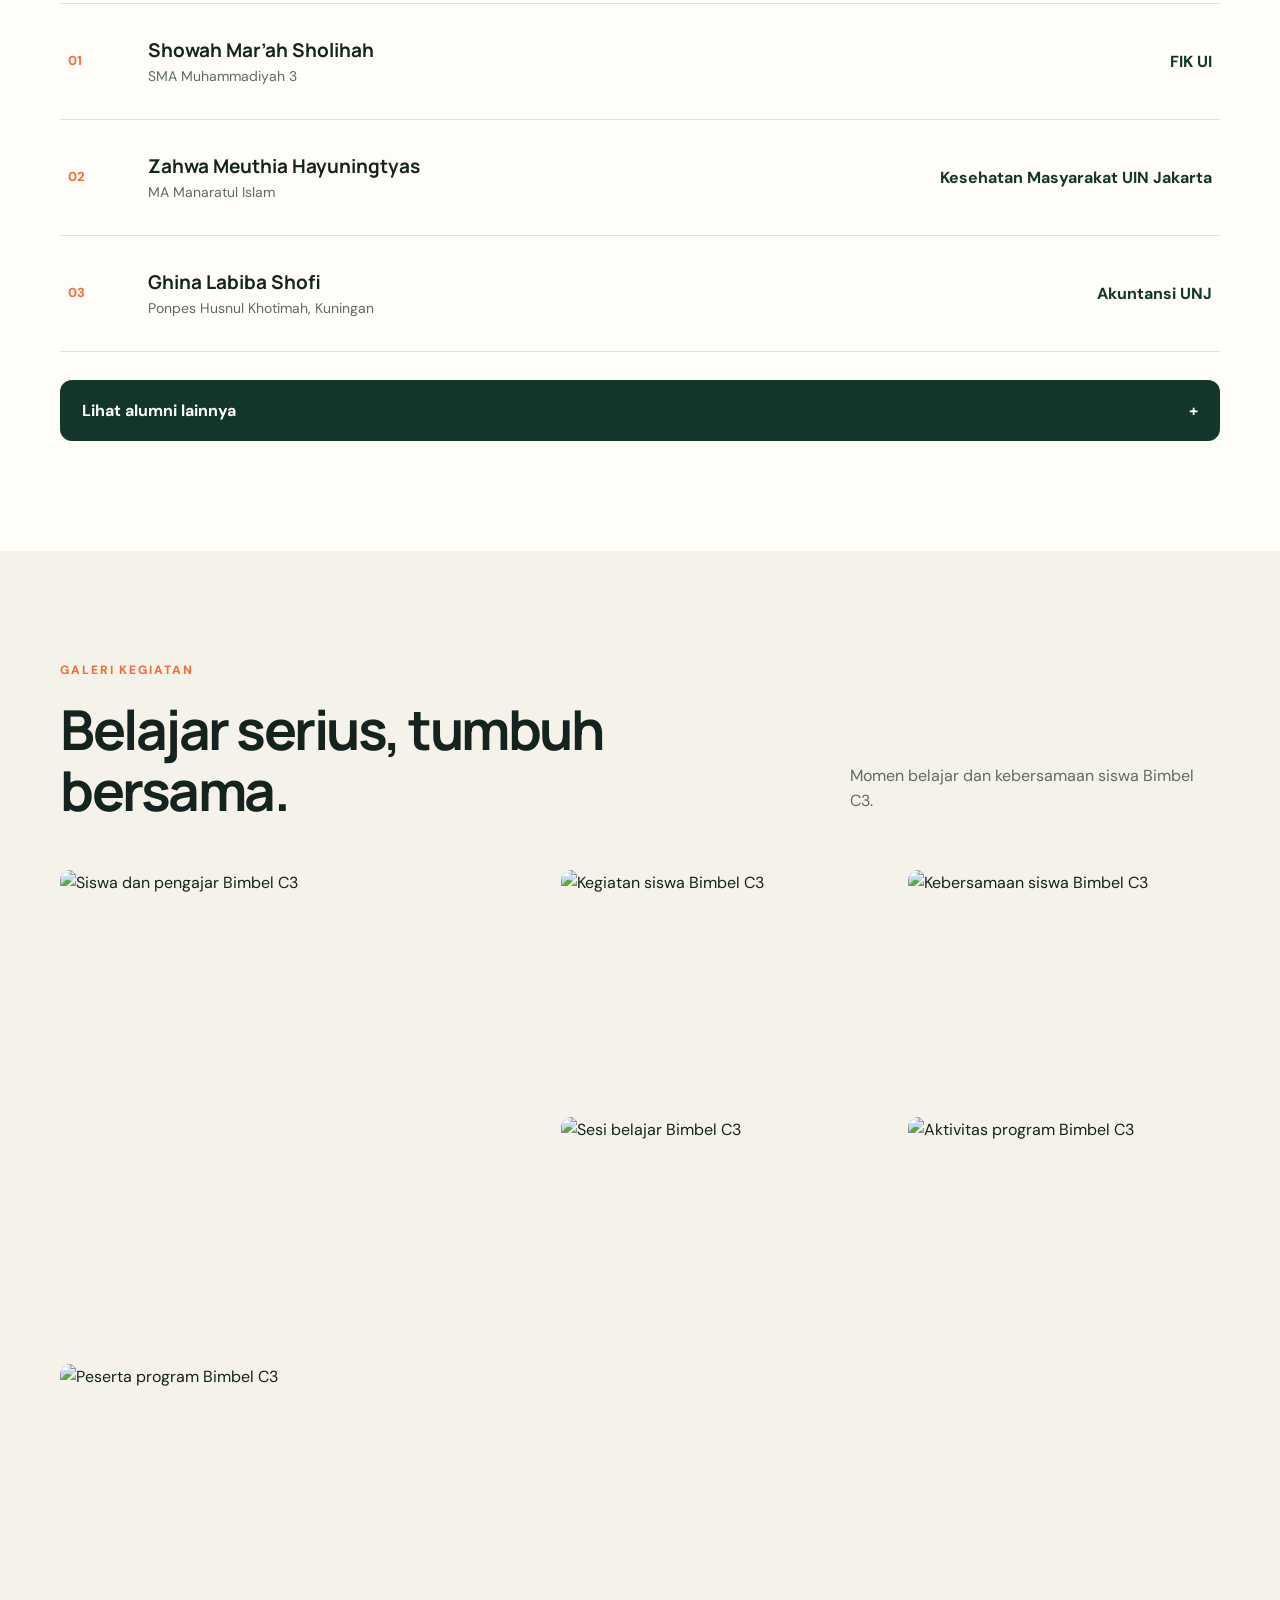
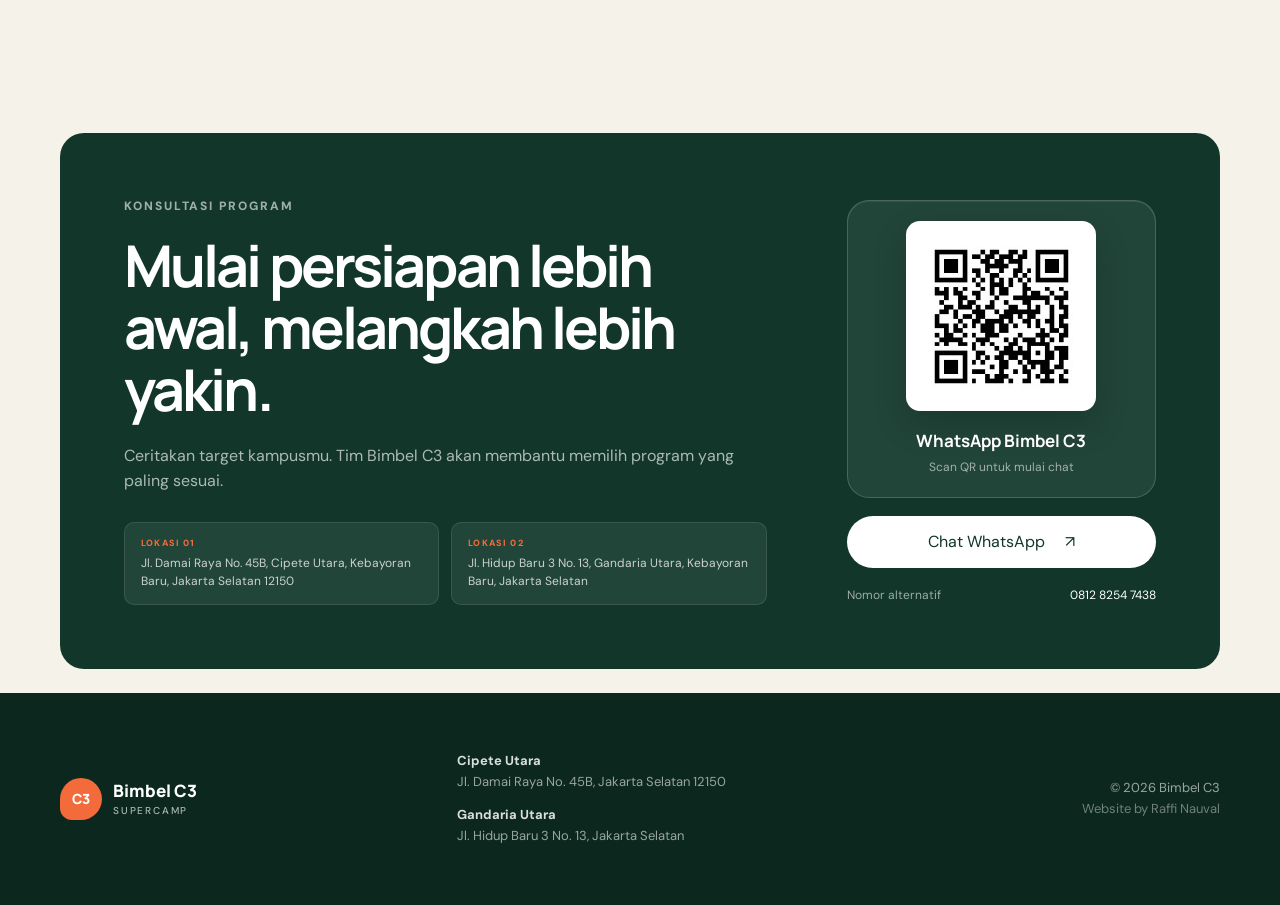
==== commit d9fa559b: "feat(contact): add QR code card for WhatsApp contact engagement - Add QR code image asset (assets/qr" ====
--- a/index.html
+++ b/index.html
@@ -320,6 +320,10 @@
           </div>
         </div>
         <div class="contact-actions">
+          <a class="qr-card" href="https://wa.me/6282125803628" aria-label="Buka WhatsApp Bimbel C3">
+            <img src="assets/qr.jpeg" alt="QR WhatsApp Bimbel C3" width="200" height="200" loading="lazy">
+            <span><strong>WhatsApp Bimbel C3</strong>Scan QR untuk mulai chat</span>
+          </a>
           <a class="button button-white" href="https://wa.me/6282125803628?text=Halo%20Bimbel%20C3%2C%20saya%20ingin%20konsultasi%20program%202027.">Chat WhatsApp <span aria-hidden="true">↗</span></a>
           <a class="secondary-contact" href="https://wa.me/6281282547438">Nomor alternatif <span>0812 8254 7438</span></a>
         </div>
--- a/css/style.css
+++ b/css/style.css
@@ -906,6 +906,48 @@
   gap: 18px;
 }
 
+.qr-card {
+  padding: 20px;
+  display: flex;
+  flex-direction: column;
+  align-items: center;
+  gap: 16px;
+  color: var(--white);
+  background: rgba(255, 255, 255, .07);
+  border: 1px solid rgba(255, 255, 255, .18);
+  border-radius: 22px;
+  box-shadow: inset 0 1px 0 rgba(255, 255, 255, .08);
+  transition: background .2s ease, transform .2s ease;
+}
+
+.qr-card:hover {
+  transform: translateY(-3px);
+  background: rgba(255, 255, 255, .1);
+}
+
+.qr-card img {
+  width: min(190px, 100%);
+  height: auto;
+  padding: 10px;
+  background: var(--white);
+  border-radius: 14px;
+  box-shadow: 0 14px 32px rgba(4, 20, 14, .22);
+}
+
+.qr-card span {
+  color: rgba(255, 255, 255, .58);
+  font-size: 12px;
+  text-align: center;
+}
+
+.qr-card strong {
+  display: block;
+  margin-bottom: 4px;
+  color: var(--white);
+  font-family: "Manrope", Arial, sans-serif;
+  font-size: 17px;
+}
+
 .program-modal {
   width: min(720px, calc(100% - 28px));
   max-height: min(820px, calc(100dvh - 36px));
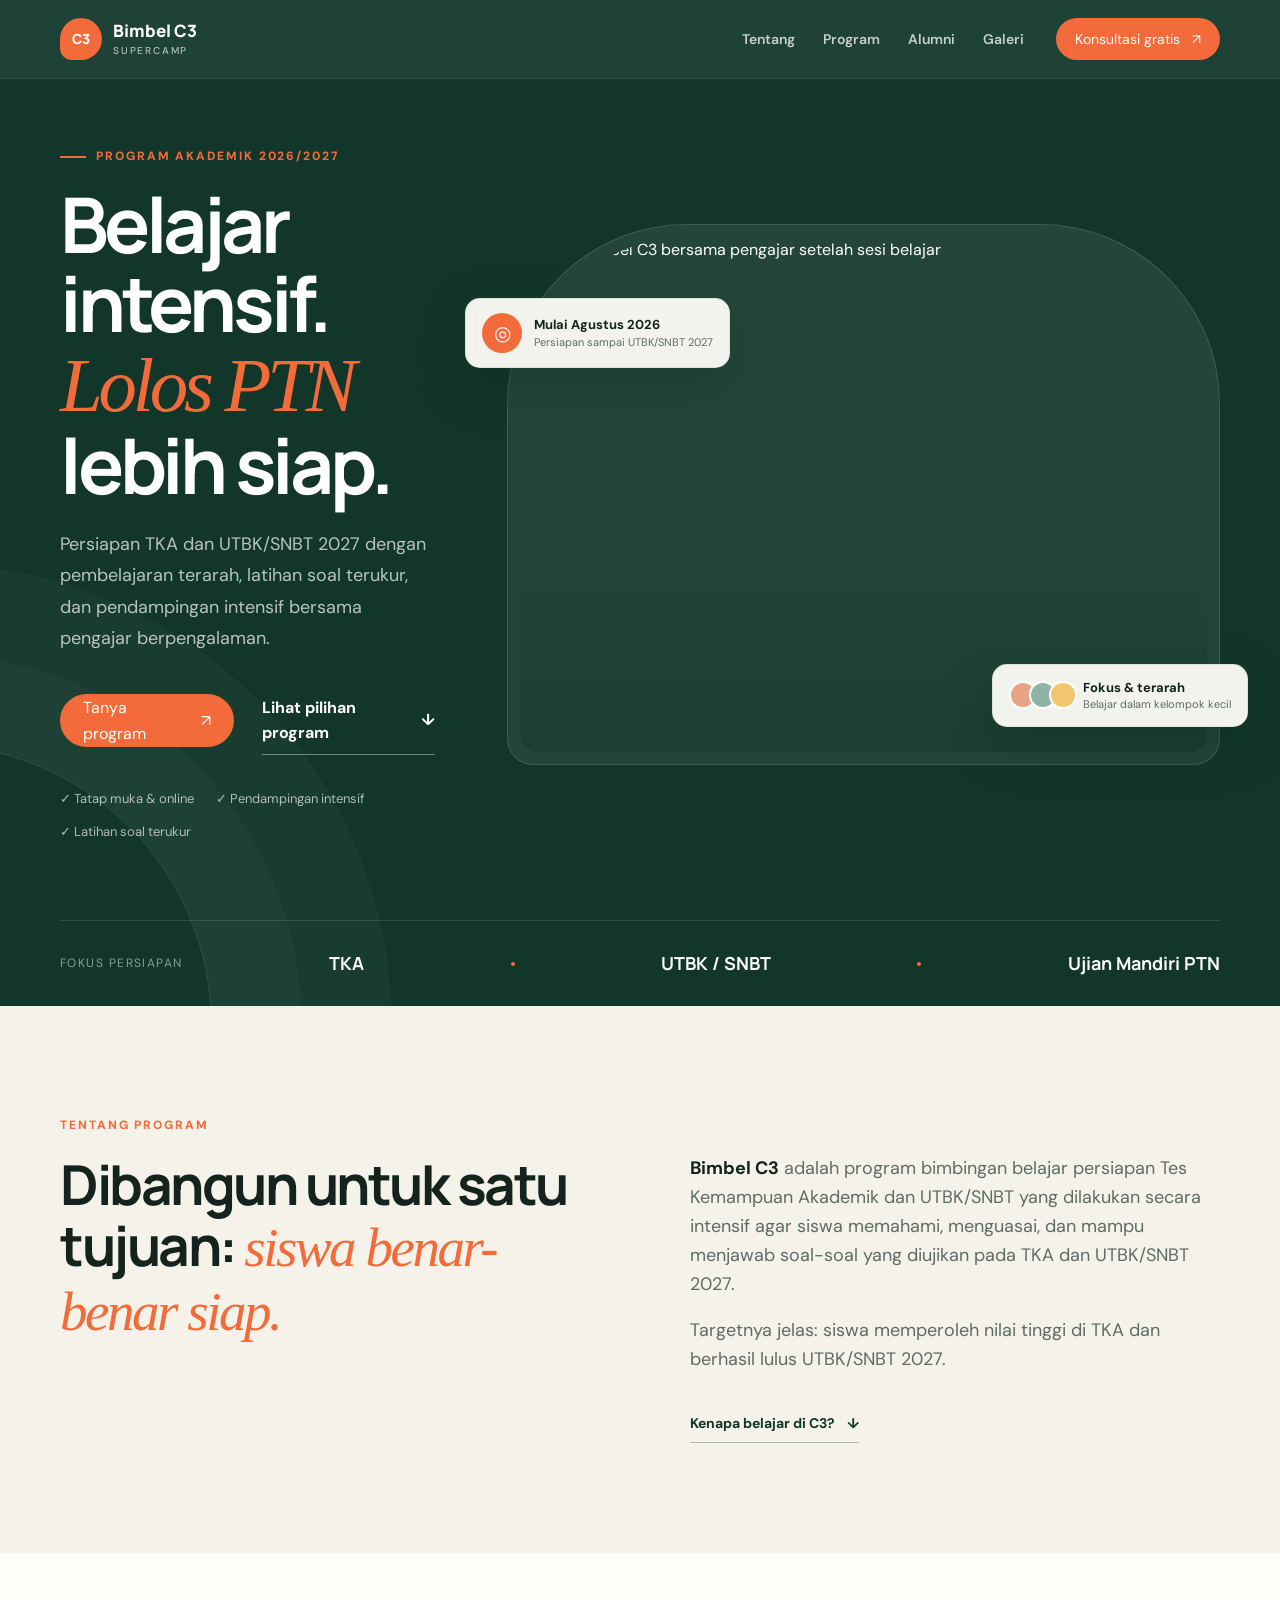
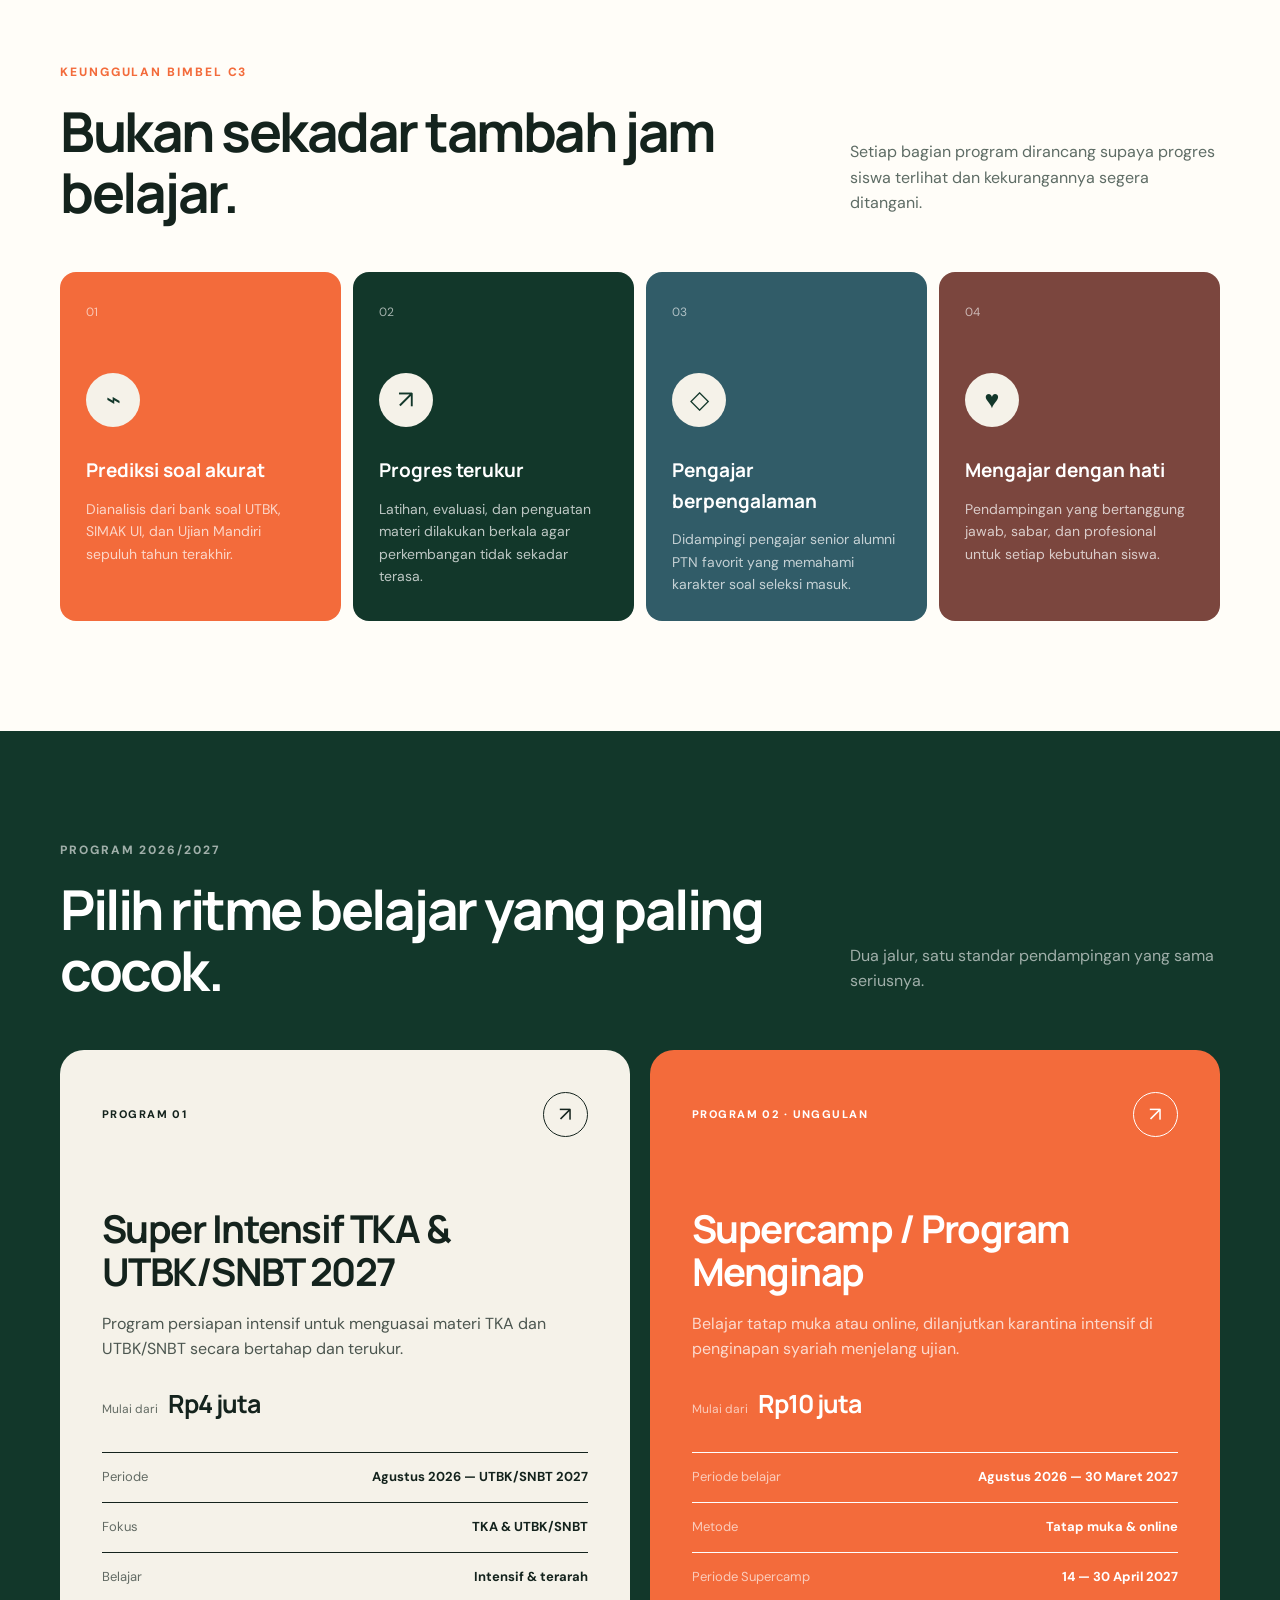
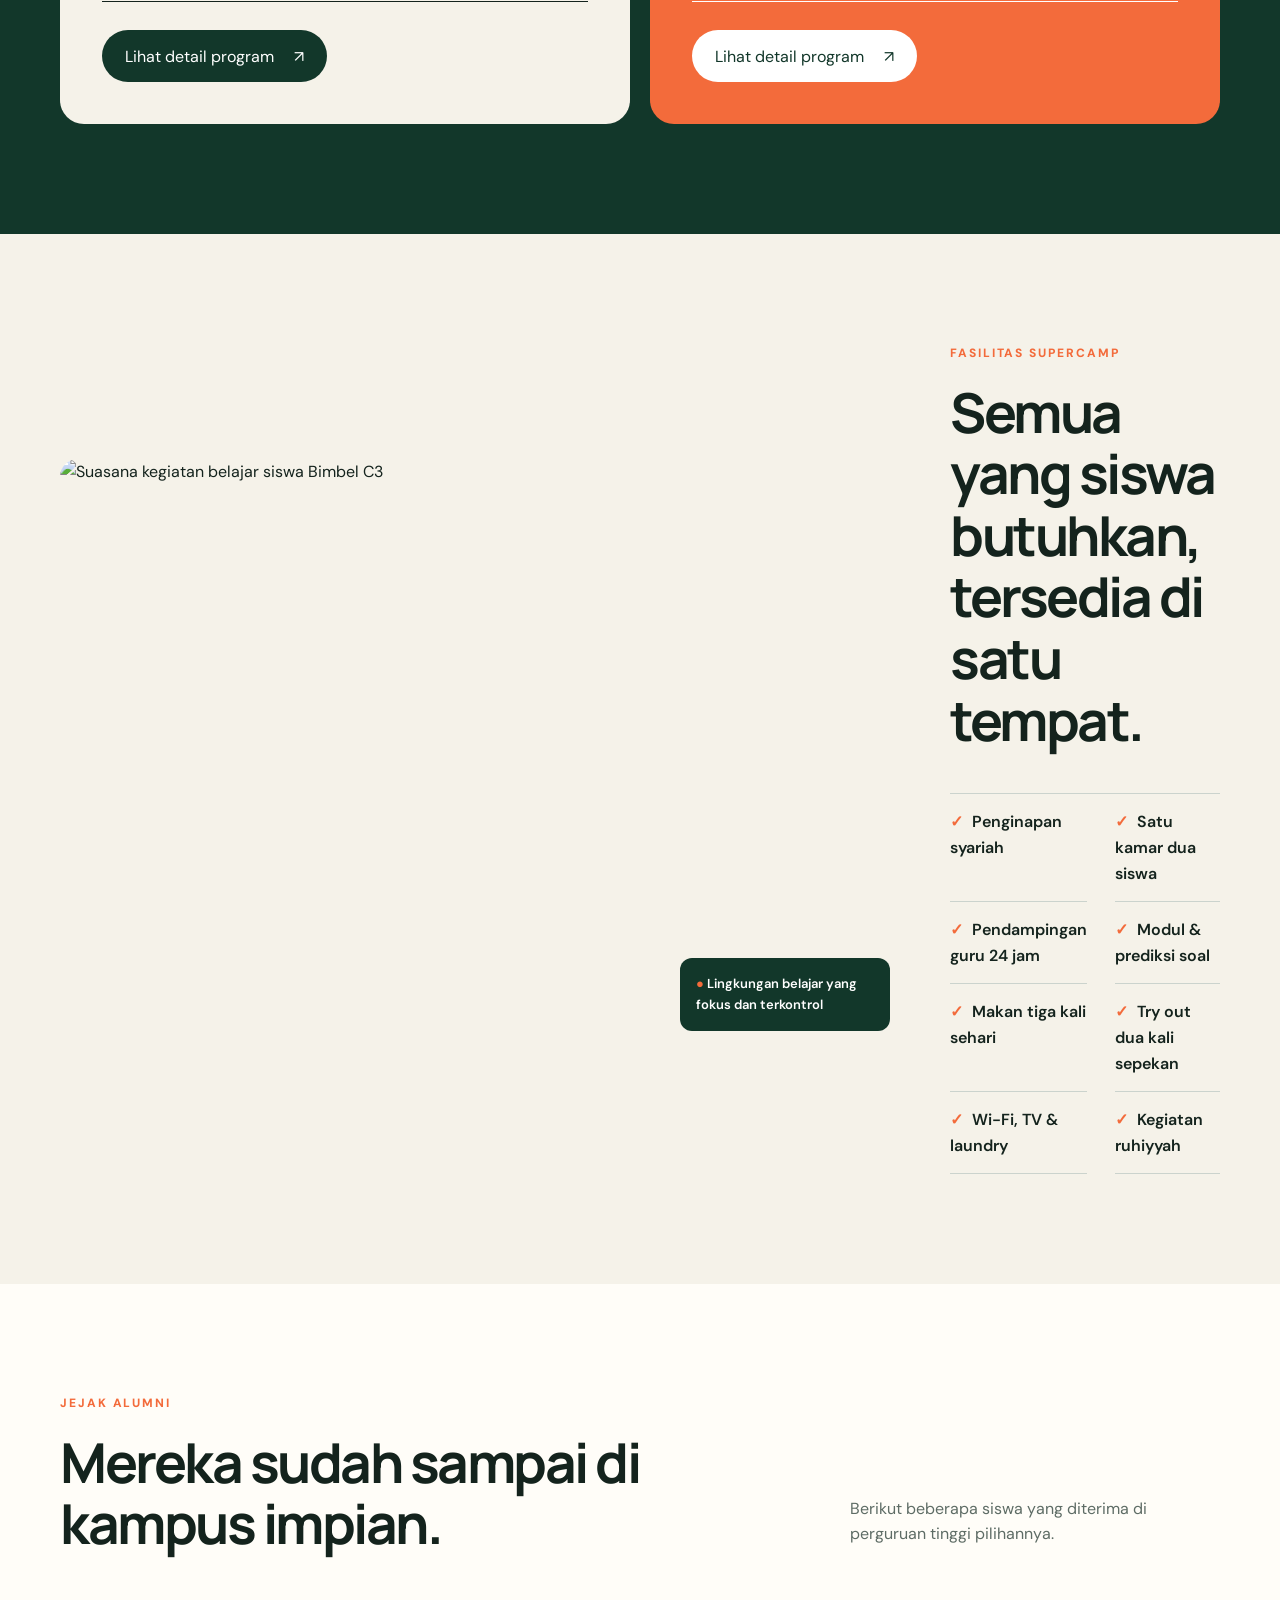
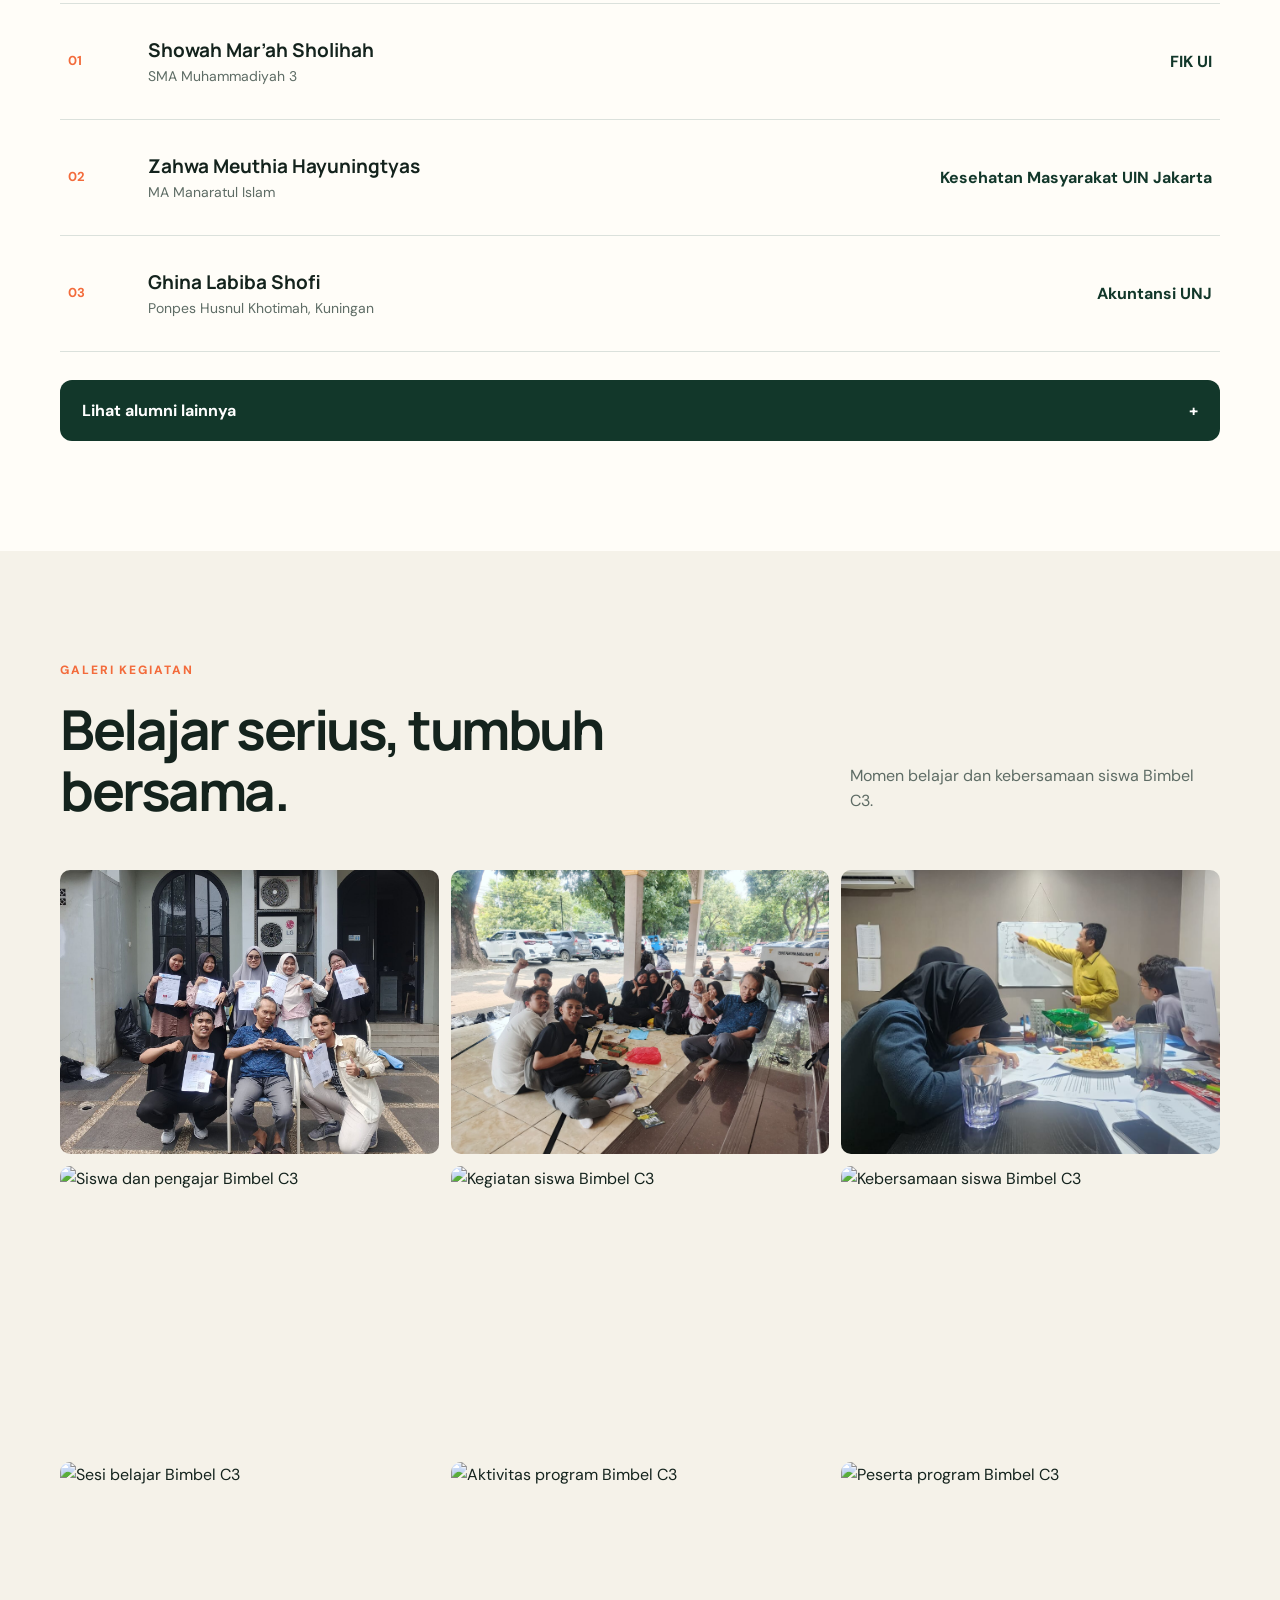
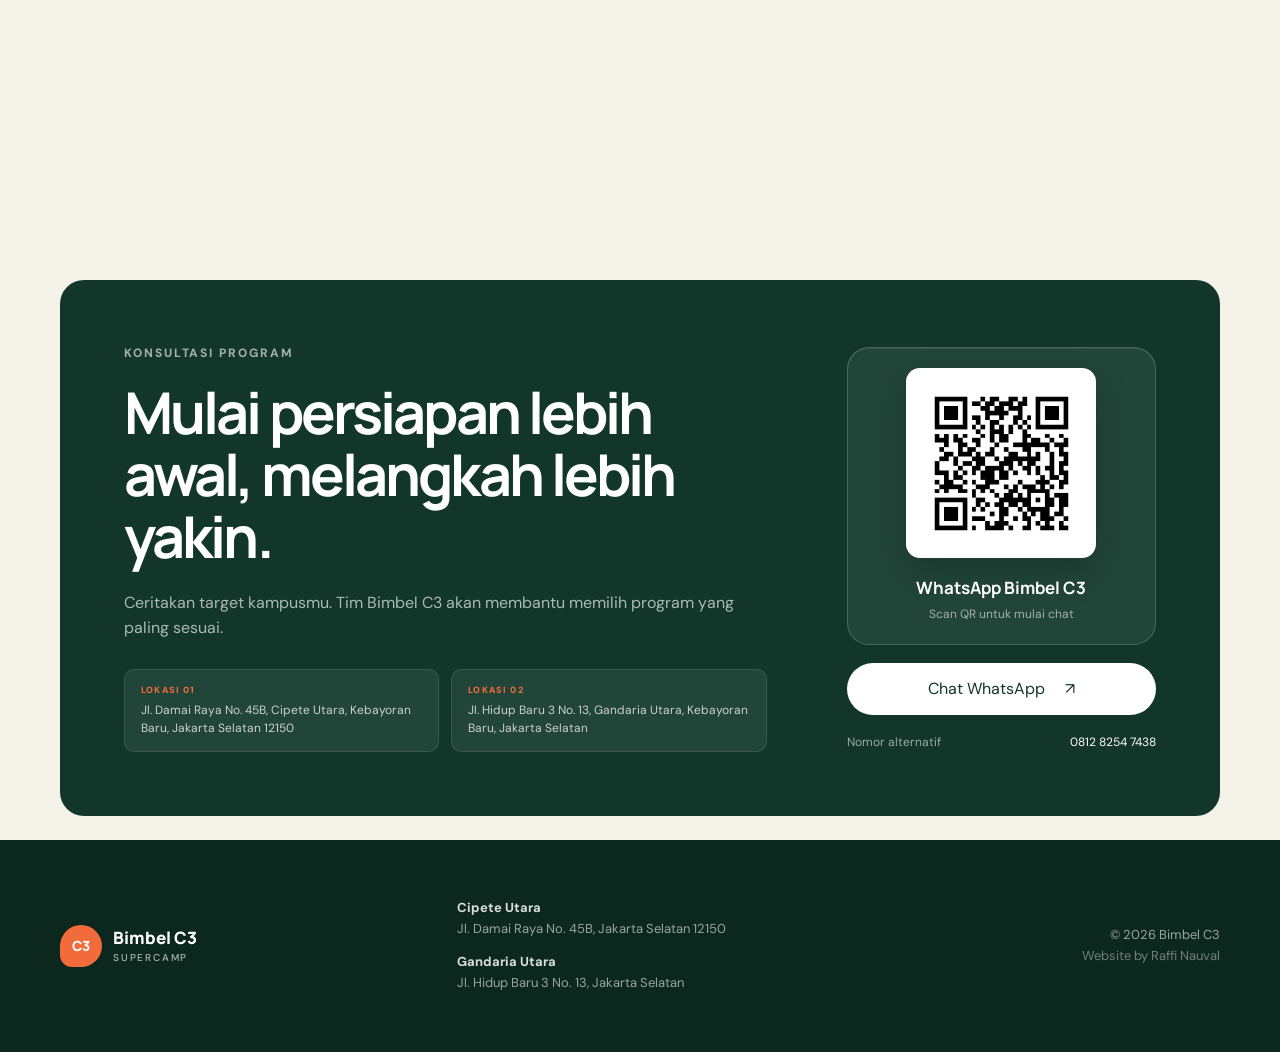
==== commit c5332889: "feat(gallery): update gallery layout and add new student showcase images - Add three new gallery ima" ====
--- a/index.html
+++ b/index.html
@@ -5,6 +5,7 @@
   <meta name="viewport" content="width=device-width, initial-scale=1">
   <meta name="description" content="Bimbel C3 — program intensif persiapan TKA dan UTBK/SNBT 2027 dengan pendampingan terukur dan Supercamp.">
   <meta name="theme-color" content="#12372a">
+  <meta name="google-site-verification" content="TX8WMXToGJ_MgSueoTMWUU6VCg312ipqCUbv-70vIcM">
   <link rel="canonical" href="https://bimbelc3.vercel.app/">
   <meta property="og:locale" content="id_ID">
   <meta property="og:type" content="website">
@@ -298,6 +299,9 @@
           <p>Momen belajar dan kebersamaan siswa Bimbel C3.</p>
         </div>
         <div class="gallery-grid">
+          <img src="assets/1.jpeg" alt="Siswa Bimbel C3 menunjukkan hasil seleksi SNPMB" width="1350" height="1800" loading="lazy">
+          <img class="gallery-wide" src="assets/2.jpeg" alt="Kebersamaan siswa dan pengajar Bimbel C3" width="1800" height="1350" loading="lazy">
+          <img src="assets/3.jpeg" alt="Suasana belajar intensif bersama pengajar Bimbel C3" width="900" height="1600" loading="lazy">
           <img class="gallery-wide" src="assets/1.jpg" alt="Siswa dan pengajar Bimbel C3" width="1600" height="1200" loading="lazy">
           <img src="assets/3.jpg" alt="Kegiatan siswa Bimbel C3" width="1012" height="710" loading="lazy">
           <img src="assets/4.jpg" alt="Kebersamaan siswa Bimbel C3" width="991" height="746" loading="lazy">
--- a/css/style.css
+++ b/css/style.css
@@ -813,14 +813,14 @@
 
 .gallery-grid {
   display: grid;
-  grid-template-columns: repeat(4, 1fr);
-  grid-auto-rows: 235px;
+  grid-template-columns: repeat(3, 1fr);
   gap: 12px;
 }
 
 .gallery-grid img {
   width: 100%;
-  height: 100%;
+  height: auto;
+  aspect-ratio: 4 / 3;
   object-fit: cover;
   border-radius: 10px;
   transition: transform .45s cubic-bezier(.22, 1, .36, 1), filter .45s ease;
@@ -832,12 +832,12 @@
   transform: scale(1.025);
 }
 
+.gallery-wide {
+  grid-column: auto;
+}
+
 .gallery-grid img:first-child {
-  grid-row: span 2;
-}
-
-.gallery-wide {
-  grid-column: span 2;
+  object-position: center 62%;
 }
 
 .contact {
@@ -1474,11 +1474,11 @@
   }
 
   .gallery-grid {
-    grid-auto-rows: 180px;
+    grid-template-columns: 1fr;
   }
 
   .gallery-wide {
-    grid-column: span 2;
+    grid-column: auto;
   }
 
   .contact-card {
